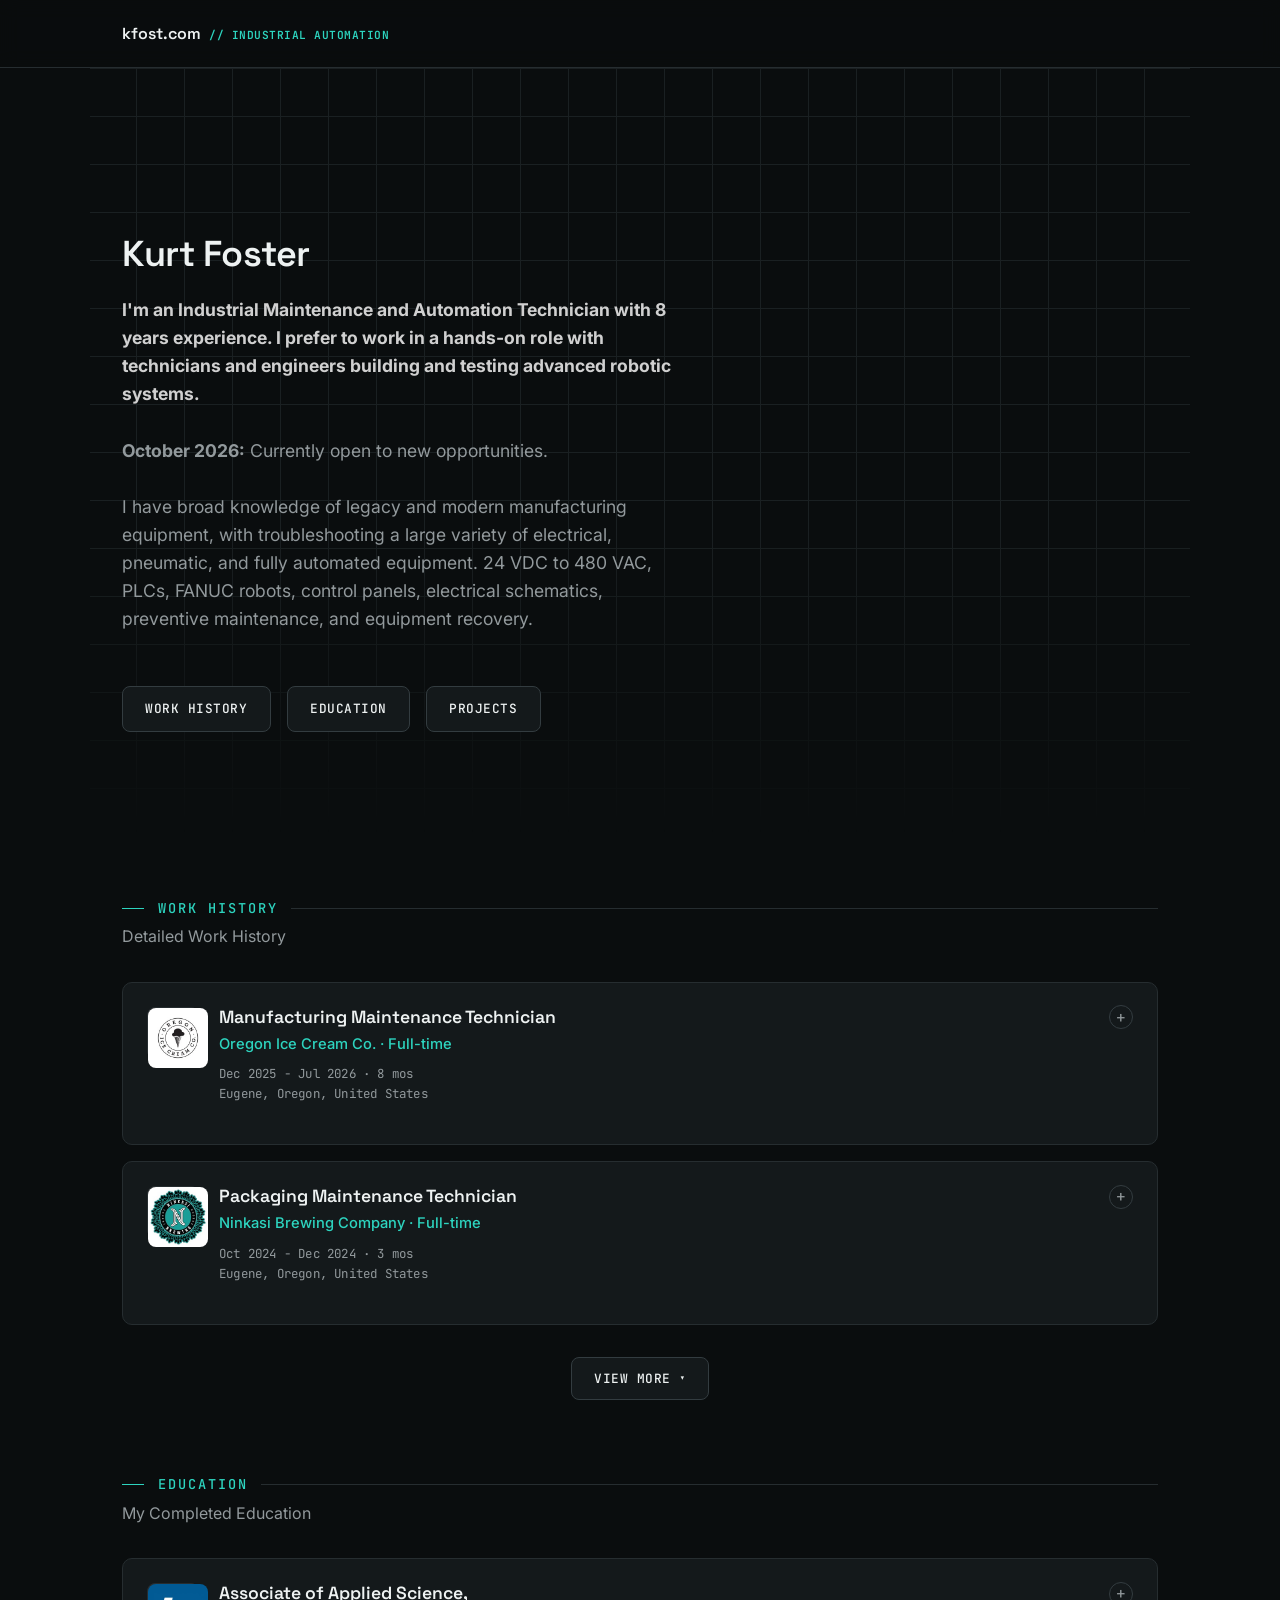
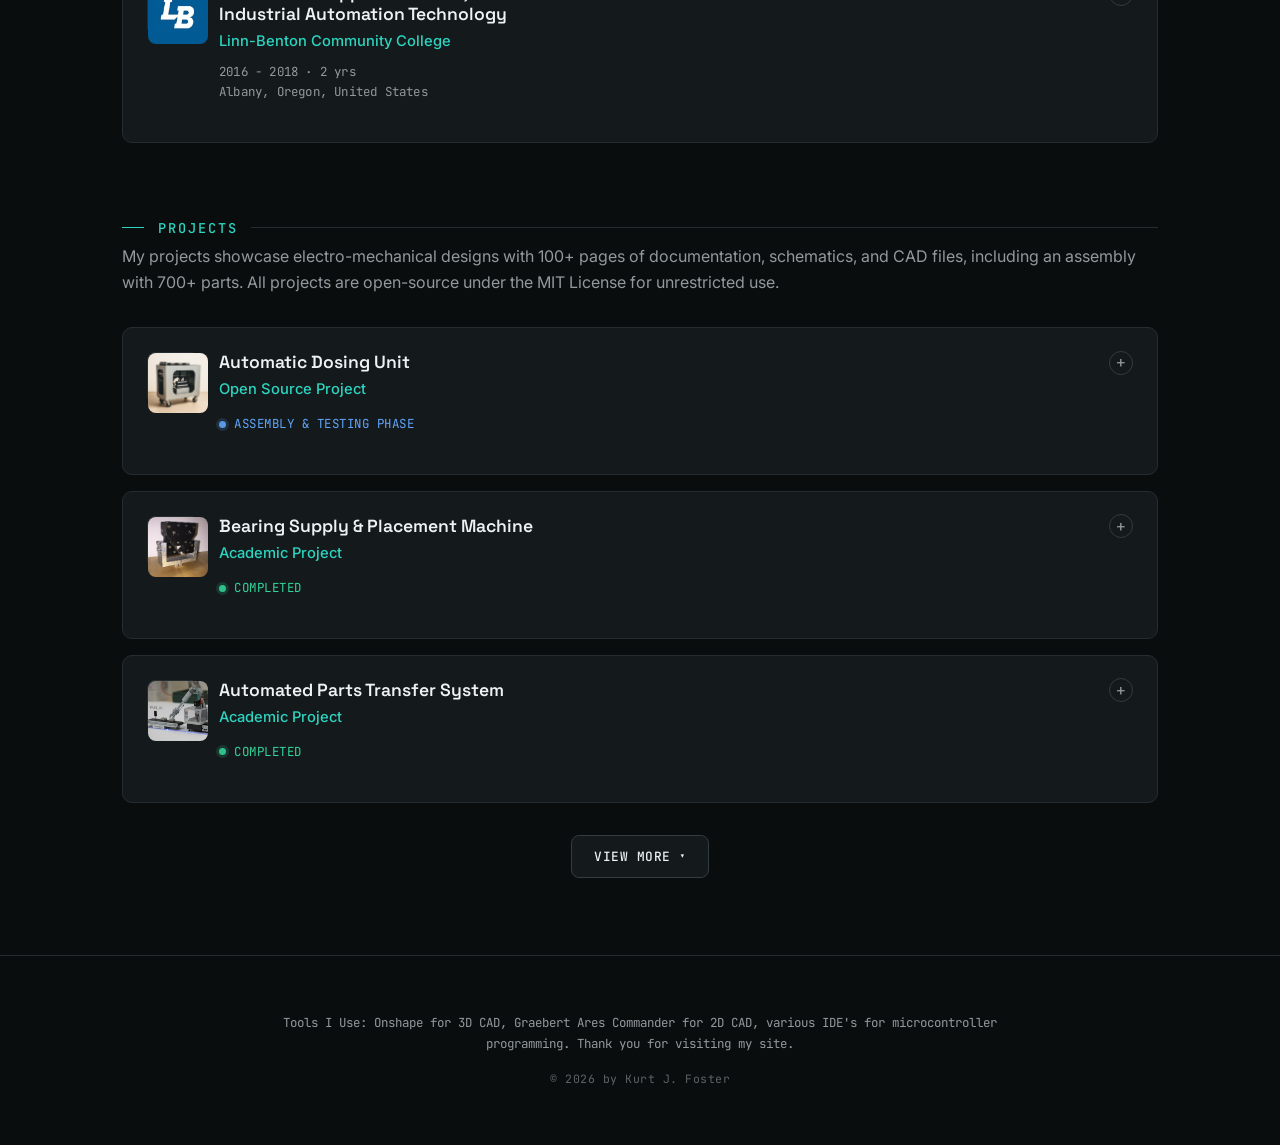
==== index.html @ d77c582c "Updated index.html" ====
<!DOCTYPE html>
<html lang="en">
<head>
    <meta charset="UTF-8">
    <meta name="viewport" content="width=device-width, initial-scale=1.0">
    <title>Kurt Foster</title>
    <link rel="icon" type="image/png" href="images/favicon.png">
    <link rel="preconnect" href="https://fonts.googleapis.com">
    <link rel="preconnect" href="https://fonts.gstatic.com" crossorigin>
    <link href="https://fonts.googleapis.com/css2?family=Inter:wght@400;500;600;700&family=Space+Grotesk:wght@500;600;700&family=JetBrains+Mono:wght@400;500;600&display=swap" rel="stylesheet">
    <link rel="stylesheet" href="https://cdnjs.cloudflare.com/ajax/libs/font-awesome/6.4.0/css/all.min.css">

    <style>
        :root {
            --bg-color: #0a0d0e;
            --bg-color-raised: #0e1214;
            --card-color: #14191b;
            --card-color-hover: #171d1f;
            --border-color: #262d30;
            --border-color-strong: #333c40;
            --primary-text-color: #eef2f2;
            --secondary-text-color: #92999c;
            --accent-color: #2DD4BF;
            --accent-color-dim: rgba(45, 212, 191, 0.14);
            --status-progress: #60a5fa;
            --status-done: #34d399;
            --status-early: #f2b155;
            --status-soon: #7c8589;

            --font-family: 'Inter', sans-serif;
            --font-display: 'Space Grotesk', 'Inter', sans-serif;
            --font-mono: 'JetBrains Mono', 'SFMono-Regular', monospace;

            --avatar-size: 96px;
            --avatar-border: 4px;
            --gap: 1rem;
            --nav-height: 68px;
            --radius: 10px;
            --container-padding: 2rem;
        }

        * {
            margin: 0;
            padding: 0;
            box-sizing: border-box;
        }

        html {
            scroll-behavior: smooth;
        }

        @media (prefers-reduced-motion: reduce) {
            html {
                scroll-behavior: auto;
            }
            *, *::before, *::after {
                animation-duration: 0.01ms !important;
                animation-iteration-count: 1 !important;
                transition-duration: 0.01ms !important;
                scroll-behavior: auto !important;
            }
        }

        body {
            background-color: var(--bg-color);
            color: var(--primary-text-color);
            font-family: var(--font-family);
            line-height: 1.6;
            -webkit-font-smoothing: antialiased;
        }

        ::selection {
            background-color: var(--accent-color-dim);
            color: var(--primary-text-color);
        }

        .container {
            max-width: 1100px;
            margin: 0 auto;
            padding: 0 var(--container-padding);
        }

        section[id] {
            scroll-margin-top: var(--nav-height);
        }

        section {
            padding: 4rem 0 6rem;
        }

        h1, h2, h3 {
            font-family: var(--font-display);
            font-weight: 600;
            line-height: 1.2;
        }

        h2 {
            display: flex;
            align-items: center;
            gap: 0.85rem;
            font-family: var(--font-mono);
            font-size: 0.85rem;
            font-weight: 500;
            color: var(--accent-color);
            text-transform: uppercase;
            letter-spacing: 2px;
            margin-bottom: 0.5rem;
        }

        h2::before {
            content: '';
            width: 22px;
            height: 1px;
            background: var(--accent-color);
            display: inline-block;
            flex-shrink: 0;
        }

        h2::after {
            content: '';
            flex: 1 1 auto;
            height: 1px;
            background: var(--border-color);
        }

        p {
            color: var(--secondary-text-color);
        }
        
        a {
            color: var(--accent-color);
            text-decoration: none;
            transition: color 0.3s ease;
        }

        a:hover {
            color: #ffffff;
        }

        a:focus-visible,
        button:focus-visible,
        .btn:focus-visible {
            outline: 2px solid var(--accent-color);
            outline-offset: 3px;
            border-radius: 4px;
        }

        .site-nav {
            position: sticky;
            top: 0;
            z-index: 100;
            height: var(--nav-height);
            display: flex;
            align-items: center;
            background: rgba(10, 13, 14, 0.78);
            backdrop-filter: blur(10px);
            -webkit-backdrop-filter: blur(10px);
            border-bottom: 1px solid var(--border-color);
        }

        .site-nav .container {
            display: flex;
            align-items: center;
            justify-content: space-between;
            width: 100%;
        }

        .nav-right {
            display: flex;
            align-items: center;
        }

        .nav-brand {
            display: flex;
            align-items: baseline;
            gap: 0.5rem;
            font-family: var(--font-display);
            font-weight: 600;
            font-size: 1rem;
            color: var(--primary-text-color);
            text-decoration: none;
        }

        .nav-brand:hover {
            color: var(--primary-text-color);
        }

        .nav-brand .nav-brand-tag {
            font-family: var(--font-mono);
            font-size: 0.7rem;
            color: var(--accent-color);
            letter-spacing: 0.5px;
        }

        .nav-links {
            display: flex;
            align-items: center;
            gap: 2rem;
        }

        .nav-links a {
            font-family: var(--font-mono);
            font-size: 0.8rem;
            letter-spacing: 0.5px;
            color: var(--secondary-text-color);
            text-transform: uppercase;
            position: relative;
            padding: 0.25rem 0;
        }

        .nav-links a::after {
            content: '';
            position: absolute;
            left: 0;
            bottom: -4px;
            width: 0;
            height: 1px;
            background: var(--accent-color);
            transition: width 0.25s ease;
        }

        .nav-links a:hover {
            color: var(--primary-text-color);
        }

        .nav-links a:hover::after,
        .nav-links a.active::after {
            width: 100%;
        }

        .nav-links a.active {
            color: var(--accent-color);
        }
		
        .nav-icons {
            display: flex;
            align-items: center;
            gap: 0.4rem;
            margin-left: 1.75rem;
            padding-left: 1.75rem;
            border-left: 1px solid var(--border-color);
        }

        .nav-icons a {
            display: flex;
            align-items: center;
            justify-content: center;
            width: 34px;
            height: 34px;
            border-radius: 8px;
            color: var(--secondary-text-color);
            font-size: 0.95rem;
            transition: color 0.25s ease, background-color 0.25s ease;
        }

        .nav-icons a:hover {
            color: var(--accent-color);
            background-color: var(--accent-color-dim);
        }

        @media (max-width: 700px) {
            .nav-icons {
                margin-left: 0;
                padding-left: 0;
                border-left: none;
            }

            .nav-toggle {
                margin-left: 0.75rem;
            }
        }

        .nav-toggle {
            display: none;
            flex-direction: column;
            justify-content: center;
            gap: 5px;
            width: 40px;
            height: 40px;
            background: transparent;
            border: 1px solid var(--border-color);
            border-radius: 8px;
            cursor: pointer;
        }

        .nav-toggle span {
            display: block;
            width: 18px;
            height: 2px;
            margin: 0 auto;
            background: var(--primary-text-color);
            transition: transform 0.25s ease, opacity 0.25s ease;
        }

        .site-nav.open .nav-toggle span:nth-child(1) {
            transform: translateY(7px) rotate(45deg);
        }
        .site-nav.open .nav-toggle span:nth-child(2) {
            opacity: 0;
        }
        .site-nav.open .nav-toggle span:nth-child(3) {
            transform: translateY(-7px) rotate(-45deg);
        }

        @media (max-width: 700px) {
            .nav-toggle {
                display: flex;
            }

            .nav-links {
                position: absolute;
                top: var(--nav-height);
                left: 0;
                right: 0;
                flex-direction: column;
                align-items: flex-start;
                gap: 0;
                background: var(--bg-color-raised);
                border-bottom: 1px solid var(--border-color);
                max-height: 0;
                overflow: hidden;
                transition: max-height 0.3s ease;
            }

            .site-nav.open .nav-links {
                max-height: 240px;
            }

            .nav-links a {
                width: 100%;
                padding: 1rem var(--container-padding);
                border-top: 1px solid var(--border-color);
            }

            .nav-links a::after {
                display: none;
            }
        }
		
        .hero {
            position: relative;
            min-height: calc(100dvh - var(--nav-height));
            display: flex;
            flex-direction: column;
            justify-content: center;
            align-items: flex-start;
            text-align: left;
            isolation: isolate;
        }

        .hero::before {
            content: '';
            position: absolute;
            inset: 0;
            z-index: -1;
            background-image:
                linear-gradient(var(--border-color) 1px, transparent 1px),
                linear-gradient(90deg, var(--border-color) 1px, transparent 1px);
            background-size: 48px 48px;
            background-position: center top;
            -webkit-mask-image: linear-gradient(to bottom, black, black 55%, transparent 92%);
            mask-image: linear-gradient(to bottom, black, black 55%, transparent 92%);
            opacity: 0.6;
        }

        .hero h1 {
            font-size: clamp(2.25rem, 7vw, 4.5rem);
            letter-spacing: -0.5px;
        }

        .hero-eyebrow {
            display: inline-flex;
            align-items: center;
            gap: 0.6rem;
            font-family: var(--font-mono);
            font-size: 0.8rem;
            letter-spacing: 1.5px;
            text-transform: uppercase;
            color: var(--accent-color);
            margin-bottom: 1.25rem;
        }

        .hero-eyebrow .dot {
            width: 7px;
            height: 7px;
            border-radius: 50%;
            background: var(--accent-color);
            box-shadow: 0 0 0 3px var(--accent-color-dim);
        }

        .hero .subtitle {
            font-size: 1.1rem;
            max-width: 550px;
            margin: 1.5rem 0;
        }
        
        .hero-buttons {
            display: flex;
            gap: 1rem;
            flex-wrap: wrap;
        }

        .profile{
            display: inline-flex;
            align-items: center;
            gap: var(--gap);
            flex-wrap: nowrap;
        }

        .avatar{
            width: var(--avatar-size);
            height: var(--avatar-size);
            border-radius: 50%;
            border: var(--avatar-border) solid var(--accent-color);
            object-fit: cover;
            display: block;
            background-color: #f3f4f6;
        }

        .name{
            margin: 0;
            font-size: 1.125rem;
            font-weight: 600;
            line-height: 1;
        }

        @media (max-width: 420px){
            :root { --avatar-size: 56px; --avatar-border: 3px; --gap: 0.6rem; }
            .name{ font-size: 1rem; }
        }

        .avatar:focus{
            outline: 2px solid rgba(45,212,191,0.25);
            outline-offset: 3px;
        }

        .btn {
            display: inline-flex;
            align-items: center;
            gap: 0.5rem;
            padding: 0.75rem 1.4rem;
            border: 1px solid var(--border-color-strong);
            border-radius: 8px;
            background-color: var(--card-color);
            color: var(--primary-text-color);
            font-family: var(--font-mono);
            font-size: 0.8rem;
            letter-spacing: 0.5px;
            text-transform: uppercase;
            font-weight: 500;
            text-decoration: none;
            transition: all 0.25s ease;
            cursor: pointer;
        }

        .btn:hover {
            background-color: transparent;
            color: var(--accent-color);
            border-color: var(--accent-color);
            transform: translateY(-1px);
        }

        .card-grid {
            display: grid;
            grid-template-columns: 1fr;
            gap: 1rem;
            margin-top: 2rem;
        }
		
        .card {
            position: relative;
            background-color: var(--card-color);
            border: 1px solid var(--border-color);
            padding: 1.5rem;
            border-radius: var(--radius);
            transition: box-shadow 0.25s ease, border-color 0.25s ease, transform 0.25s ease, background-color 0.25s ease;
            overflow: hidden;
            display: flex;
            flex-direction: column;
            cursor: pointer;
        }

        .card:hover {
            border-color: var(--accent-color);
            background-color: var(--card-color-hover);
            box-shadow: 0 8px 24px -8px rgba(0, 0, 0, 0.5), 0 0 0 1px rgba(45, 212, 191, 0.15);
            transform: translateY(-2px);
        }

        .card::after {
            content: '+';
            position: absolute;
            top: 1.4rem;
            right: 1.5rem;
            width: 22px;
            height: 22px;
            display: flex;
            align-items: center;
            justify-content: center;
            font-family: var(--font-mono);
            font-size: 1rem;
            color: var(--secondary-text-color);
            border: 1px solid var(--border-color-strong);
            border-radius: 50%;
            transition: transform 0.3s ease, color 0.25s ease, border-color 0.25s ease;
            flex-shrink: 0;
        }

        .card:hover::after {
            color: var(--accent-color);
            border-color: var(--accent-color);
        }

        .card.expanded::after {
            transform: rotate(135deg);
        }

        .card-main-info {
            display: flex;
            gap: 1.25rem;
            align-items: flex-start;
            padding-right: 2rem;
        }
        
        .card-logo {
            width: 52px;
            height: 52px;
            border-radius: 8px;
            background-color: #2c2c2c;
            flex-shrink: 0;
            border: 1px solid var(--border-color);
        }
        
        .card-text-content {
            flex-grow: 1;
            min-width: 0;
        }

        .card h3 {
            font-size: 1.1rem;
            color: var(--primary-text-color);
            margin-bottom: 0.3rem;
        }

        .card .company {
            color: var(--accent-color);
            font-weight: 500;
            font-size: 0.92rem;
            margin-bottom: 0.5rem;
        }

        .card .date {
            font-family: var(--font-mono);
            font-size: 0.78rem;
            letter-spacing: 0.2px;
            color: var(--secondary-text-color);
            margin-bottom: 1rem;
        }

        .status {
            display: inline-flex;
            align-items: center;
            gap: 0.5rem;
            font-family: var(--font-mono);
            font-size: 0.78rem;
            letter-spacing: 0.5px;
            text-transform: uppercase;
            color: var(--secondary-text-color);
            margin-bottom: 1rem;
        }

        .status .status-dot {
            width: 7px;
            height: 7px;
            border-radius: 50%;
            background: currentColor;
            box-shadow: 0 0 0 3px currentColor;
            opacity: 0.9;
        }

        .status-done { color: var(--status-done); }
        .status-progress { color: var(--status-progress); }
        .status-early { color: var(--status-early); }
        .status-soon { color: var(--status-soon); }

        .status .status-dot { box-shadow: 0 0 0 3px color-mix(in srgb, currentColor 18%, transparent); }

        .badge-current {
            display: inline-flex;
            align-items: center;
            gap: 0.4rem;
            font-family: var(--font-mono);
            font-size: 0.68rem;
            letter-spacing: 0.5px;
            text-transform: uppercase;
            color: var(--status-done);
            border: 1px solid var(--status-done);
            border-radius: 20px;
            padding: 0.15rem 0.6rem;
            margin-left: 0.6rem;
            vertical-align: middle;
        }

        .badge-current .status-dot {
            width: 6px;
            height: 6px;
            border-radius: 50%;
            background: var(--status-done);
            box-shadow: 0 0 0 2px rgba(52, 211, 153, 0.25);
            animation: pulse 2s ease-in-out infinite;
        }

        @keyframes pulse {
            0%, 100% { opacity: 1; }
            50% { opacity: 0.4; }
        }
        
        .card .details {
            max-height: 0;
            opacity: 0;
            overflow: hidden;
            transition: max-height 0.6s ease-out, opacity 0.5s ease-in, margin-top 0.6s ease-out;
            flex-grow: 1;
        }

        .card.expanded .details {
            max-height: 900px;
            opacity: 1;
            margin-top: 1.5rem;
        }

        .card .details ul {
            list-style-position: inside;
            padding-left: 5px;
        }

        .card .details li {
            margin-bottom: 0.5rem;
            color: var(--secondary-text-color);
        }
        
        .view-more-container {
            text-align: center;
            margin-top: 2rem;
        }

        .view-more-btn::after {
            content: '▾';
            font-size: 0.7rem;
            transition: transform 0.25s ease;
        }

        .view-more-btn.is-expanded::after {
            transform: rotate(180deg);
        }

        .card-grid .card.hidden {
            display: none;
        }
        
        @keyframes fadeIn {
            from { opacity: 0; transform: translateY(20px); }
            to { opacity: 1; transform: translateY(0); }
        }
        
        @keyframes fadeOut {
            from { opacity: 1; transform: translateY(0); }
            to { opacity: 0; transform: translateY(20px); }
        }

        .card.revealed {
            animation: fadeIn 0.6s ease-out forwards;
        }

        .card.hiding {
            animation: fadeOut 0.6s ease-out forwards;
        }
        
        .footer {
            text-align: center;
            padding: 3.5rem 2rem 2.5rem;
            border-top: 1px solid var(--border-color);
            font-size: 0.85rem;
            color: var(--secondary-text-color);
        }
        
        .footer p {
            max-width: 800px;
            margin: 0 auto 1rem;
        }

        .footer .footer-tools {
            font-family: var(--font-mono);
            font-size: 0.78rem;
            line-height: 1.7;
        }

        .footer .copyright {
            font-family: var(--font-mono);
            font-size: 0.72rem;
            letter-spacing: 0.5px;
            color: #5c6366;
        }

        @media (max-width: 768px) {
            :root {
                --container-padding: 1.25rem;
            }

            section {
                padding: 2.75rem 0 3rem;
            }

            .hero .subtitle {
                font-size: 1rem;
                margin: 1.25rem 0;
            }

            .hero-buttons .btn {
                flex: 1 1 auto;
                justify-content: center;
            }

            .card {
                padding: 1.25rem;
            }

            .card-main-info {
                padding-right: 1.75rem;
            }

            .card::after {
                top: 1.15rem;
                right: 1.25rem;
            }

            .footer {
                padding: 3rem 1.25rem 2rem;
            }
        }

        @media (max-width: 480px) {
            .card-logo {
                width: 44px;
                height: 44px;
            }

            .card-main-info {
                gap: 0.9rem;
            }

            .card h3 {
                font-size: 1rem;
            }

            .nav-brand .nav-brand-tag {
                display: none;
            }
        }
    </style>
</head>
<body>

    <nav class="site-nav" id="site-nav">
        <div class="container">
            <a href="#" class="nav-brand">kfost.com<span class="nav-brand-tag">// INDUSTRIAL AUTOMATION</span></a>
        </div>
    </nav>
	
    <header class="hero container">
        <div class="profile">
            <h1 class="name" style="font-size: 36px;">Kurt Foster</h1>
        </div>
        <div class="subtitle">
            <p><b style="color:rgb(208, 208, 208);">I'm an Industrial Maintenance and Automation Technician with 8 years experience. I prefer to work in a hands-on role with technicians and engineers building and testing advanced robotic systems.</b></p><br>
            <p><b>October 2026:</b> Currently open to new opportunities.</p><br>
            <p>I have broad knowledge of legacy and modern manufacturing equipment, with troubleshooting a large variety of electrical, pneumatic, and fully automated equipment. 24 VDC to 480 VAC, PLCs, FANUC robots, control panels, electrical schematics, preventive maintenance, and equipment recovery.</p><br>
        </div>
        <div class="hero-buttons">
            <a href="#work" class="btn">WORK HISTORY</a>
			<a href="#education" class="btn">EDUCATION</a>
			<a href="#projects" class="btn">PROJECTS</a>
        </div>
    </header>

    <main>
        <section id="work" class="container">
            <h2>Work History</h2>
            <p>Detailed Work History</p>
            <div class="card-grid" id="work-grid">
                <div class="card">
                    <div class="card-main-info">
                        <div class="card-logo">
							<img src="images/ice-cream-logo.jpg" alt="Oregon Ice Cream Co. Logo" style="width: 60px; height: 60px; object-fit: cover; border-radius: 8px;">
						</div>
                        <div class="card-text-content">
                            <h3>Manufacturing Maintenance Technician</h3>
                            <p class="company">Oregon Ice Cream Co. · Full-time</p>
                            <p class="date">Dec 2025 - Jul 2026 · 8 mos <br> Eugene, Oregon, United States</p>
                        </div>
                    </div>
                    <div class="details">
                        <ul>
                            <li>Troubleshot, repaired, and maintained mechanical, electrical, and pneumatics for manufacturing/packaging equipment.</li>
                            <li>Performed daily inspections and preventive maintenance per established schedules.</li>
                            <li>Quickly diagnosed mechanical issues to reduce equipment downtime and maintain product quality.</li>
                            <li>Collaborated with production teams to support machine set-ups, changeovers, and calibrations.</li>
                            <li>Used CMMS (Computerized Maintenance Management System) to log work orders and equipment history.</li>
                            <li>Supported facility maintenance, including HVAC, refrigeration, plumbing, and general building systems.</li>
                            <li>Performed safe start-up/shut-down of ammonia (R-717) refrigeration systems in accordance with safety standards.</li>
                            <li>Participated in continuous improvement initiatives and supported capital projects as needed.</li>
                            <li>Maintained a clean, safe, and organized work environment in compliance with GMP, OSHA, and food safety standards.</li>
                        </ul>
                    </div>
                </div>
                <div class="card">
                    <div class="card-main-info">
                        <div class="card-logo">
							<img src="images/ninkasi-logo.jpg" alt="Ninkasi Logo" style="width: 60px; height: 60px; object-fit: cover; border-radius: 8px;">
						</div>
                        <div class="card-text-content">
                            <h3>Packaging Maintenance Technician</h3>
                            <p class="company">Ninkasi Brewing Company · Full-time</p>
                            <p class="date">Oct 2024 - Dec 2024 · 3 mos <br> Eugene, Oregon, United States</p>
                        </div>
                    </div>
                    <div class="details">
                        <ul>
                            <li>Performed equipment adjustments and enhancements as required by production demands.</li>
                            <li>Ensured the Packaging Team understands and adheres to the preventive maintenance program.</li>
                            <li>Followed preventative maintenance program, making improvements/updates as needed.</li>
							<li>Performed preventative maintenance and trouble-shoot mechanical issues as they arise.</li>
							<li>Reported to Facilities Manager to coordinate additional maintenance, as necessary</li>
							<li>Maintained SOPs to meet changing machine specifications, training needs, and an evolving business.</li>
							<li>Performed all tasks in an efficient, safe, and productive manner.</li>
                        </ul>
                    </div>
                </div>

                <div class="card hidden">
                    <div class="card-main-info">
                        <div class="card-logo">
							<img src="images/tesla-logo.jpg" alt="Tesla Logo" style="width: 60px; height: 60px; object-fit: cover; border-radius: 8px;">
						</div>
                        <div class="card-text-content">
                            <h3>Equipment Maintenance Technician</h3>
                            <p class="company">Tesla, Inc. · Full-time</p>
                            <p class="date">Apr 2024 - Jun 2024 · 3 mos <br> Sparks, Nevada, United States</p>
                        </div>
                    </div>
                    <div class="details">
                        <p>Responsible for repairing manufacturing equipment in Powertrain Manufacturing.</p><br>
						<p>Applied technical skills to install, maintain and repair high-speed high-volume mechanical and electrical systems, factory automation and robotics.</p><br>
                        <ul>
                            <li>Troubleshot and maintained 70+ large Fanuc industrial robots (welding, material handilng etc.) for the battery enclosure lines.</li>
                            <li>First responding problem-solver managing machine breakdowns and full recovery.</li>
							<li>Diagnosing machine faults and laying out plan to execute repair or escalation procedure.</li>
							<li>Electrical systems ranging from 24VDC to 480VAC 3-phase.</li>
							<li>Repaired automated machinery, requiring full knowledge of the functional operation.</li>
							<li>Communicated with supervisors and management for fast repair execution.</li>
							<li>Talked with production associates on production ergonomics and improving machine output.</li>
                        </ul><br>
						<p><b>Work History:</b></p><br>
						<p>
							Apr—Jun 2021 • 3 mos<br>
							Model 3/Y Battery Pack, Enclosure Weld<br><br>
						</p>
                    </div>
                </div>
                <div class="card hidden">
                    <div class="card-main-info">
                        <div class="card-logo">
							<img src="images/hp-logo.jpg" alt="HP Logo" style="width: 60px; height: 60px; object-fit: cover; border-radius: 8px;">
						</div>
                        <div class="card-text-content">
                            <h3>Repair and Maintenance Technician</h3>
                            <p class="company">HP, Inc. (Kforce, Inc. Contractor) · Full-time</p>
                            <p class="date">Aug 2023 - Dec 2023 · 5 mos <br> Corvallis, Oregon, United States</p>
                        </div>
                    </div>
                    <div class="details">
                        <p>Repairing industrial automated systems.</p><br>
                        <ul>
                            <li>Editing and troubleshooting PLC ladder logic and command language programs.</li>
                            <li>Determining root cause analysis of circuitry, control panels, and mechanical systems.</li>
							<li>Following through with timely repairs, updates, and documentation of issues resolved.</li>
							<li>First responding troubleshooter diagnosing a wide variety of electromechanical issues.</li>
							<li>Participating in the development of maintenance and operational documentation of equipment.</li>
							<li>Evaluating spare part needs and use available systems to warehouse and track inventory/availability.</li>
							<li>Interpreting mechanical drawings, schematics, printouts, specifications, and test procedures.</li>
							<li>Ensuring measuring/diagnosing instruments are calibrated and verified on a regular basis.</li>
                        </ul>
                    </div>
                </div>
                <div class="card hidden">
                    <div class="card-main-info">
                        <div class="card-logo">
							<img src="images/eg-logo.jpg" alt="Enriched Gravity, ABN. Logo" style="width: 60px; height: 60px; object-fit: cover; border-radius: 8px;">
						</div>
                        <div class="card-text-content">
                            <h3>Automation Systems Technician</h3>
                            <p class="company">Enriched Gravity, ABN · Full-time</p>
                            <p class="date">Mar 2021 - Jul 2023 · 2 yrs 5 mos <br> Corvallis, Oregon, United States</p>
                        </div>
                    </div>
                    <div class="details">
                        <p>Gravity-fed nutrient dosing for hydroponics.</p><br>
						<p>Utilized my automation experience to design, build, and test a UL-compliant 
						consumer appliance that combines microcontrollers and industrial automation 
						technology into a prototype product that could ideally sustain a hydroponics 
						farming operation for years without major repairs required.</p><br>
                        <p>Responsibilities:</p><br>
						<ul>
                            <li>Testing components at an individual level, keeping track of performance measured.</li>
                            <li>Translating custom CAD to real world results, and constant iteration through the issues.</li>
							<li>Taking the relevant safety precautions with machine start up, shut down, and troubleshooting.</li>
							<li>Continuous improvement of design, as it progresses from test bed to prototype.</li>
							<li>Updating ladder logic to fit individual component testing, and associated wiring changes.</li>
							<li>Creating accurate analysis of data recorded, in order to optimize machine output in performance.</li>
                        </ul><br>
						<p>Direct-tasks:</p><br>
						<ul>
							<li>Adhering to UL standards of electrical design practices in prototype construction.</li>
							<li>Created electrical, fluid, and mechanical drawings for assembly of fixtures & prototypes.</li>
							<li>Used a variety of hand tools for assembly and construction of electro-mechanical systems.</li>
							<li>Developed CAD and 2D engineering drawings for component fabrication and assembly.</li>
							<li>Used continuous improvement for design to lower cost, increase quality of automated devices.</li>
							<li>Programmed and wired PLC and microcontroller devices for real-time process control.</li>
							<li>Used a variety of hand tools: WAGO Variocrimp, self-adjusting wire stripper, heat-guns, tap & die sets, metal jig saws, and other common shop tools.</li>
							<li>Electrical wiring involving 3.3VDC to 120VAC for powering pumps, valves, and associated electrical equipment, all organized to be functional, safe & user friendly.</li>
						</ul>
                    </div>
                </div>
                <div class="card hidden">
                    <div class="card-main-info">
                        <div class="card-logo">
							<img src="images/tesla-logo.jpg" alt="Tesla Logo" style="width: 60px; height: 60px; object-fit: cover; border-radius: 8px;">
						</div>
                        <div class="card-text-content">
                            <h3>Equipment Maintenance Technician</h3>
                            <p class="company">Tesla, Inc. · Full-time</p>
                            <p class="date">Oct 2020 - Feb 2021 · 5 mos <br> Sparks, Nevada, United States</p>
                        </div>
                    </div>
                    <div class="details">
                        <p>Responsible for repairing manufacturing equipment in Powertrain Manufacturing.</p><br>
						<p>Applied technical skills to install, maintain and repair high speed high volume mechanical and electrical systems, factory automation and robotics.</p><br>
                        <ul>
                            <li>First responding problem-solver managing machine breakdowns and full recovery.</li>
                            <li>Diagnosing machine faults and laying out plan to execute repair or escalation procedure.</li>
							<li>Electrical systems ranging from 24VDC to 480VAC 3-phase.</li>
							<li>Repaired automated machinery, requiring full knowledge of the functional operation.</li>
							<li>Communicated with supervisors and management for fast repair execution.</li>
							<li>Talked with production associates on production ergonomics and improving machine output.</li>
                        </ul><br>
						<p><b>Work History:</b></p><br>
						<p>
							Jan—Feb 2021 • 2 mos<br>
							Model 3 Drive Unit, Final Assembly<br><br>
							Oct—Dec 2020 • 3 mos<br>
							Model 3 Drive Unit, Test Line & Raven Line<br><br>
						</p>
                    </div>
                </div>
				<div class="card hidden">
                    <div class="card-main-info">
                        <div class="card-logo">
							<img src="images/eg-logo.jpg" alt="Enriched Gravity, ABN Logo" style="width: 60px; height: 60px; object-fit: cover; border-radius: 8px;">
						</div>
                        <div class="card-text-content">
                            <h3>Automation Systems Technician</h3>
                            <p class="company">Enriched Gravity, ABN · Full-time</p>
                            <p class="date">Aug 2019 - Sep 2020 · 1 yr 2 mos <br> Corvallis, Oregon, United States</p>
                        </div>
                    </div>
                    <div class="details">
                        <p>Utilized automation for the advancement of easy to use and energy efficient farms.</p><br>
						<p>First goal was getting product fit from prototypes of automated nutrient dosing systems.</p><br>
						<ul>
                            <li>Adhering to UL standards of electrical design practices in prototype construction.</li>
                            <li>Created electrical, fluid, and mechanical drawings for assembly of fixtures & prototypes.</li>
							<li>Used a variety of hand tools for assembly and construction of electro-mechanical systems.</li>
							<li>Developed CAD and 2D engineering drawings for component fabrication and assembly.</li>
							<li>Used continuous improvement for design to lower cost, increase quality of automated devices.</li>
							<li>Programmed and wired PLC and microcontroller devices for real-time process control.</li>
							<li>Used a variety of hand tools: WAGO Variocrimp, self-adjusting wire stripper, heat-guns, tap & die sets, metal jig saws, and other common shop tools.</li>
							<li>Electrical wiring involving 12VDC to 120VAC for powering pumps, valves, and associated electrical equipment, all organized to be functional, safe & user friendly.</li>
                        </ul><br>
                    </div>
                </div>
				<div class="card hidden">
                    <div class="card-main-info">
                        <div class="card-logo">
							<img src="images/tesla-logo.jpg" alt="Tesla Logo" style="width: 60px; height: 60px; object-fit: cover; border-radius: 8px;">
						</div>
                        <div class="card-text-content">
                            <h3>Equipment Maintenance Technician</h3>
                            <p class="company">Tesla, Inc. · Full-time</p>
                            <p class="date">Jun 2018 - Jul 2019 · 1 yr 2 mos <br> Sparks, Nevada, United States</p>
                        </div>
                    </div>
                    <div class="details">
                        <p>Troubleshot & maintained machinery for a fast production ramp.</p><br>
						<p>Worked within Powertrain Manufacturing, from batteries to drive units.</p><br>
                        <ul>
                            <li>Diagnosed equipment failures and suggested improvements to process engineering.</li>
                            <li>Saved 500+ DUs from fallout in q2 2019 ($1mm+ savings according to Sr. Process Engineer).</li>
							<li>Repaired automated machinery, requiring full knowledge of the functional operation.</li>
							<li>Mentored production associates on equipment updates and safe throughput.</li>
							<li>Replaced required mechanical and electrical components of production equipment.</li>
							<li>Acted with the first intent being on creating a safe working environment for everyone.</li>
                        </ul><br>
						<p><b>Work History:</b></p><br>
						<p>
							Jan—Jul 2019 • 7 mos<br>
							Model 3 Drive Unit, Test Line<br><br>
							Sep—Dec 2018 • 4 mos<br>
							Model 3 Drive Unit, Final Assembly<br><br>
							Jun—Aug 2018 • 3 mos<br>
							Model 3 Battery Module, <br>Clamshell Current Collector Attach<br>
						</p>
                    </div>
                </div>
				<div class="card hidden">
                    <div class="card-main-info">
                        <div class="card-logo">
							<img src="images/ac-logo.jpg" alt="AC Logo" style="width: 60px; height: 60px; object-fit: cover; border-radius: 8px;">
						</div>
                        <div class="card-text-content">
                            <h3>Automation Technician Intern</h3>
                            <p class="company">Andrews Cooper, Inc. · Part-time</p>
                            <p class="date">Mar 2018 - May 2018 · 3 mos <br> Corvallis, Oregon, United States</p>
                        </div>
                    </div>
                    <div class="details">
                        <p>Built custom manufacturing equipment.</p><br>
						<p>Assembled and tested equipment for the Daimler electric truck, and assembled test cells for the optical alignment of the Steam VR headset.</p><br>
                        <ul>
                            <li>Kept high-level attention to detail when fabricating/assembling complex robotic machinery.</li>
                            <li>Drilled, tapped, fastened components for industrial electrical panels and pneumatic panels.</li>
							<li>Wired control panels using electrical diagrams, red-lined issues and reported to engineering.</li>
							<li>Stripped, crimped, assembled, MIL-Spec multi-pin connectors up to 56-pin.</li>
							<li>Followed work procedures associated with procurement for timely machine assembly.</li>
                        </ul><br>
                    </div>
                </div>
            </div>
            <div class="view-more-container">
                <button class="btn view-more-btn" data-target="work-grid">View More</button>
            </div>
        </section>

		<br><br><br>

        <section id="education" class="container">
            <h2>Education</h2>
			<p>My Completed Education</p>
            <div class="card-grid">
                <div class="card">
                    <div class="card-main-info">
                        <div class="card-logo">
							<img src="images/lbcc-logo.jpg" alt="LBCC Logo" style="width: 60px; height: 60px; object-fit: cover; border-radius: 8px;">
						</div>
                        <div class="card-text-content">
                            <h3>Associate of Applied Science, <br> Industrial Automation Technology</h3>
                            <p class="company">Linn-Benton Community College</p>
                            <p class="date">2016 - 2018 · 2 yrs <br> Albany, Oregon, United States</p>
                        </div>
                    </div>
                    <div class="details">
						<p><u>Grade</u>: 3.94/4.00</p><br>
                        <p><u>Accreditation</u>: <i>Northwest Commission on Colleges and Universities</i></p><br>
						<p>Learned the fundamentals of Programmable Logic Controllers, industrial maintenance, electrical troubleshooting, hydraulic/pneumatic assembly and testing, process-control/instrumentation, and electromechanical assembly and testing. Covered low and high voltage electrical systems.</p><br>
						<p><u>Capstone project</u>: Two wafer handling robot arms (donated by HP Inc.) were integrated into a production line scenario utilizing two Arduino UNO's and an Allen-Bradley ControlLogix 5000 Series PLC. Required C++ and Ladder Logic program design, electrical prototyping and testing, and some circuit analysis.</p><br>
						<p><u>Electives</u>:</p>
						<ul>
						  <li>Computer Science Orientation</li>
						  <li>Microcontrollers in Research and Design</li>
						  <li>Engineering Orientation</li>
						  <li>Preparatory Chemistry</li>
						  <li>Introduction to AutoCAD</li>
						</ul>
                    </div>
                </div>
            </div>
        </section>
		
		<br><br><br>

        <section id="projects" class="container">
            <h2>Projects</h2>
            <p>My projects showcase electro-mechanical designs with 100+ pages of documentation, schematics, and CAD files, including an assembly with 700+ parts. All projects are open-source under the MIT License for unrestricted use.</p>
            <div class="card-grid" id="project-grid">
                <div class="card">
                    <div class="card-main-info">
                        <div class="card-logo">
							<img src="images/dosing.png" alt="Dosing Unit Image" style="width: 60px; height: 60px; object-fit: cover; border-radius: 8px;">
						</div>
                        <div class="card-text-content">
                            <h3>Automatic Dosing Unit</h3>
                            <p class="company">Open Source Project</p>
                            <p class="status status-progress"><span class="status-dot"></span>Assembly & Testing Phase</p>
                        </div>
                    </div>
                    <div class="details">
                        <p>A fully open-source, open-hardware project with the slated goal of becoming a UL-compliant device for automated gravity-fed dosing. Applications for this project include; nutrient dosing for a hydropnics/aquaponics, continuous culture feeding in bioreactors or fermenters, microfluidic experiments, controlled reagent delivery, and wastewater chemical treatment.<br><br>
                        <p>Project is currently in a build-out and long term testing phase. The goal with this phase is placing various components under stressful environmental conditions in order to improve reliability. Since this project incorporates hundreds of components, and I did all the design, building, and testing myself, there is a high probability of individual component failure. Isolating these failures now is main intended goal of this phase.</p><br>
                        <p><u>Links for more information</u>:</p>
                        <p><a href="https://cad.onshape.com/documents/14566fd902a0be0d8c1e67b7/w/0ff7ca55352d42e768777c6e/e/b31f96b639cae0abea585bb0?renderMode=0&leftPanel=false&uiState=67afa1f73da8d76be352a58f" target="_blank">3d-cad.stp <i class="fa-solid fa-arrow-up-right-from-square fa-xs"></i></a> (Contains 700+ parts in main assembly)</p>
                        <p><a href="docs/automatic-dosing-unit-v2.0.pdf" target="_blank">electrical.pdf <i class="fa-solid fa-arrow-up-right-from-square fa-xs"></i></a> (Machine-tool grade wiring schematic)</p>
                        <p>mechanical.pdf (coming soon)</p>
                    </div>
                </div>
                <div class="card"> 
                    <div class="card-main-info">
                        <div class="card-logo">
                            <img src="images/bearing.png" alt="Dosing Unit Image" style="width: 60px; height: 60px; object-fit: cover; border-radius: 8px;">
                        </div>
                        <div class="card-text-content">
                             <h3>Bearing Supply & Placement Machine</h3>
                            <p class="company">Academic Project</p>
                            <p class="status status-done"><span class="status-dot"></span>Completed</p>
                        </div>
                    </div>
                    <div class="details">
                        <p>Operation of the machine is for rejecting short-width bearings and accepting a tall-width bearings. The tall bearing would then be picked up and placed into a bearing housing on a conveyor line. The system uses 5 electrically actuated directional control valves to power 5 pneumatic cylinders and requires 12 sensors for operation.</p><br>
                        <p><u>Links for more information</u>:</p>
                        <p><a href="docs/bearing-supply.pdf" target="_blank">documentation.pdf <i class="fa-solid fa-arrow-up-right-from-square fa-xs"></i></a></p>
                    </div>
                </div>
                <div class="card">
                    <div class="card-main-info">
                        <div class="card-logo">
                            <img src="images/transfer.png" alt="Transfer" style="width: 60px; height: 60px; object-fit: cover; border-radius: 8px;">
                        </div>
                        <div class="card-text-content">
                            <h3>Automated Parts Transfer System</h3>
                            <p class="company">Academic Project</p>
                            <p class="status status-done"><span class="status-dot"></span>Completed</p>
                        </div>
                    </div>
                    <div class="details">
                        <p>During my second year as a Mechatronics student at Linn Benton Community College, I developed and assembled a prototype version of an automated process that involved communication between two Arduino's and a Programmable Logic Controller. Utilized two dual-axis (rotational and linear acting) wafer handling machines which were used as robot arms.</p><br>
                        <p><u>Links for more information</u>:</p>
                        <p><a href="docs/parts-transfer.pdf" target="_blank">documentation.pdf <i class="fa-solid fa-arrow-up-right-from-square fa-xs"></i></a></p>
                    </div>
                </div>

				<div class="card hidden">
                    <div class="card-main-info">
                        <div class="card-logo">
                            <img src="images/bike.png" alt="Transfer" style="width: 60px; height: 60px; object-fit: cover; border-radius: 8px;">
                        </div>
                        <div class="card-text-content">
                            <h3>Aluminum Mountain Bike Frame</h3>
                            <p class="company">Academic Project</p>
                            <p class="status status-done"><span class="status-dot"></span>Completed</p>
                        </div>
                    </div>
                    <div class="details">
                        <p>I designed, built and tested a fully functional 6061 Aluminum Mountain Bicycle Frame. Some of the challenges included: learning to TIG weld aluminum, reverse engineering of bicycle frame components, project scope and aesthetics.</p><br>
                        <p><u>Links for more information</u>:</p>
                        <p><a href="docs/mountain-bike.pdf" target="_blank">documentation.pdf <i class="fa-solid fa-arrow-up-right-from-square fa-xs"></i></a></p>
                    </div>
                </div>
                <div class="card hidden">
                    <div class="card-main-info">
                        <div class="card-logo">
							<img src="images/optical.png" alt="Bincoscope Logo" style="width: 60px; height: 60px; object-fit: cover; border-radius: 8px;">
						</div>
                        <div class="card-text-content">
                            <h3>Portable Meter-class Binoculars</h3>
                            <p class="company">Open Source Project</p>
                            <p class="status status-early"><span class="status-dot"></span>Early Design Phase</p>
                        </div>
                    </div>
                    <div class="details">
                        <p>A fully open-source, open-hardware telescope project which is currently in the early design phase. First milestone is testing a scaled down model to verify the optical system is feasible. Please follow <a href="https://phydemo.app/ray-optics/simulator/#[base64]" target="_blank">this link</a> to see the intended design, it's my ray-trace example of 0.4 meter binoculars.</p><br>
						<p><u>Basic principle is</u>: Concave primary mirror, concave secondary mirror, and a Nasmyth style tertiary flat mirror. With a fast focal ratio primary mirror, sub-f/3.0, it allows for minimal obstruction of the light path, plus combining that with a Gregorian secondary mirror in a binocular format allows for the upright image to be displayed for the user at the back end of the telescope. So no matter the size of the binoculars, the user will see a bright up-right image with both eyes open, just like a small hand-held pair of binoculars.</p><br>
						<p><u>Links for more information</u>:</p>
                        <p><a href="https://cad.onshape.com/documents/5d92fe101b7e9bf07639868a/w/6050646a7c17f19ee574ff94/e/09aea8e79783908266cad741?renderMode=0&uiState=68a01c25741a8612ebbe3385" target="_blank">3d-cad.stp <i class="fa-solid fa-arrow-up-right-from-square fa-xs"></i></a> (Currently a <i>very</i> work-in-progress)</p>
                        <p><a href="docs/portable-meter-class-binoculars-v1.0.pdf" target="_blank">documentation.pdf <i class="fa-solid fa-arrow-up-right-from-square fa-xs"></i></a> (Currently a work-in-progress)</p>
                    </div>
                </div>
				<div class="card hidden">
                    <div class="card-main-info">
                        <div class="card-logo">
                            <img src="images/telescope.png" alt="Telescope image" style="width: 60px; height: 60px; object-fit: cover; border-radius: 8px;">
                        </div>
                        <div class="card-text-content">
                            <h3>Truss-style Newtonian Telescope</h3>
                            <p class="company">Open Source Project</p>
                            <p class="status status-soon"><span class="status-dot"></span>Coming Soon</p>
                        </div>
                    </div>
                    <div class="details">
                        <p>Hobby project buliding a smaller 8" aperture version of the legendary Obsession Telescopes. Since I was 14-years old when I started this project, I needed some guidance, so I consulted Kreige and Berry's book, <a href="https://web.archive.org/web/20251107025252/https://www.goodreads.com/en/book/show/180768.The_Dobsonian_Telescope" target="_blank">The Dobsonian Telescope</a>.</p><br>
                        <p>The CAD model I drew up on the PTC OnShape platform is linked below, and it accurately matches the size of the telescope components. This CAD model however is not yet complete, as doing this can be very time consuming. It's currently lacking a primary mirror cell in the CAD model and much of the components of the secondary cage.</p><br>
                        <p><u>Tools and technologies used</u>:</p>
                        <ul>
                            <li>Annealed telescope optical blanks with 1800°F kiln</li>
                            <li>Reverse engineering of existing plans to fit specific size requirements</li>
                            <li>Utilized a CNC wood router for side rocker construction</li>
                            <li>100+ hrs hand grinding the telescope mirror</li>
                            <li>Extremely stiff frictional bearing mounts for altitude and azimuth axis control</li>
                            <li>Tight dimensional tolerancing of wood/metal structures</li>
                            <li>Materials used: plate and borosilicate glass, marine grade plywood, birch plywood, aluminum, and steel</li>
                            <li>Mechanical skills: trigonometric calculating for truss design, cantilever loading</li>
                        </ul><br>
                        <p><u>Links for more information</u>:</p>
                        <p><a href="https://cad.onshape.com/documents/bb61efcd8cafd93c45bcd32e/w/658a7cc72aebc31515716086/e/ccf98e5e25786474bdabf02e" target="_blank">3d-cad.stp <i class="fa-solid fa-arrow-up-right-from-square fa-xs"></i></a> (Contains 80+ parts in one assembly)</p>
                        <p>documentation.pdf (coming soon)</p>
                    </div>
                </div>
            </div>
            <div class="view-more-container">
                <button class="btn view-more-btn" data-target="project-grid">View More</button>
            </div>
        </section>
		
		<br><br><br>

    </main>
	
    <footer class="footer">
        <p class="footer-tools">Tools I Use: Onshape for 3D CAD, Graebert Ares Commander for 2D CAD, various IDE's for microcontroller programming. Thank you for visiting my site.</p>
        <p class="copyright">&copy; 2026 by Kurt J. Foster</p>
    </footer>

    <script>
        document.addEventListener('DOMContentLoaded', function() {

            const siteNav = document.getElementById('site-nav');
            const navToggle = document.getElementById('nav-toggle');
            const navLinks = document.getElementById('nav-links');

            if (navToggle && siteNav) {
                navToggle.addEventListener('click', function() {
                    const isOpen = siteNav.classList.toggle('open');
                    navToggle.setAttribute('aria-expanded', isOpen ? 'true' : 'false');
                });

                navLinks.querySelectorAll('a').forEach(link => {
                    link.addEventListener('click', () => {
                        siteNav.classList.remove('open');
                        navToggle.setAttribute('aria-expanded', 'false');
                    });
                });
            }

            const navAnchors = navLinks ? Array.from(navLinks.querySelectorAll('a')) : [];
            const spySections = navAnchors
                .map(a => document.querySelector(a.getAttribute('href')))
                .filter(Boolean);

            if (spySections.length && 'IntersectionObserver' in window) {
                const spyObserver = new IntersectionObserver((entries) => {
                    entries.forEach(entry => {
                        const link = navLinks.querySelector(`a[href="#${entry.target.id}"]`);
                        if (!link) return;
                        if (entry.isIntersecting) {
                            navAnchors.forEach(a => a.classList.remove('active'));
                            link.classList.add('active');
                        }
                    });
                }, { rootMargin: '-40% 0px -55% 0px', threshold: 0 });

                spySections.forEach(section => spyObserver.observe(section));
            }

            const allCards = document.querySelectorAll('.card');
            allCards.forEach(card => {
                card.addEventListener('click', function(event) {
                    // Don't toggle if a link inside the details was clicked
                    if (event.target.tagName === 'A' || event.target.closest('a')) {
                        return;
                    }
                    this.classList.toggle('expanded');
                });
            });

            const viewMoreButtons = document.querySelectorAll('.view-more-btn');
            viewMoreButtons.forEach(button => {
                const targetGridId = button.getAttribute('data-target');
                const grid = document.getElementById(targetGridId);
                if (!grid) return;

                const cardsToToggle = grid.querySelectorAll('.card.hidden');
                
                if (cardsToToggle.length === 0) {
                    if(button.parentNode) {
                        button.parentNode.style.display = 'none';
                    }
                    return;
                }

                button.addEventListener('click', function() {
                    const isExpanded = this.textContent.trim() === 'View Less';

                    if (isExpanded) {
                        this.textContent = 'View More';
                        this.classList.remove('is-expanded');
                        cardsToToggle.forEach(card => {
                            card.classList.remove('expanded');
                            card.classList.remove('revealed');
                            card.classList.add('hiding');
                            card.addEventListener('animationend', (e) => {
                                if (e.animationName === 'fadeOut') {
                                    card.style.display = 'none';
                                    card.classList.remove('hiding');
                                }
                            }, { once: true });
                        });
                    } else {
                        this.textContent = 'View Less';
                        this.classList.add('is-expanded');
                        cardsToToggle.forEach((card, index) => {
                            card.style.display = 'flex';
                            setTimeout(() => {
                                card.classList.add('revealed');
                            }, index * 100); 
                        });
                    }
                });
            });
        });
    </script>

</body>
</html>
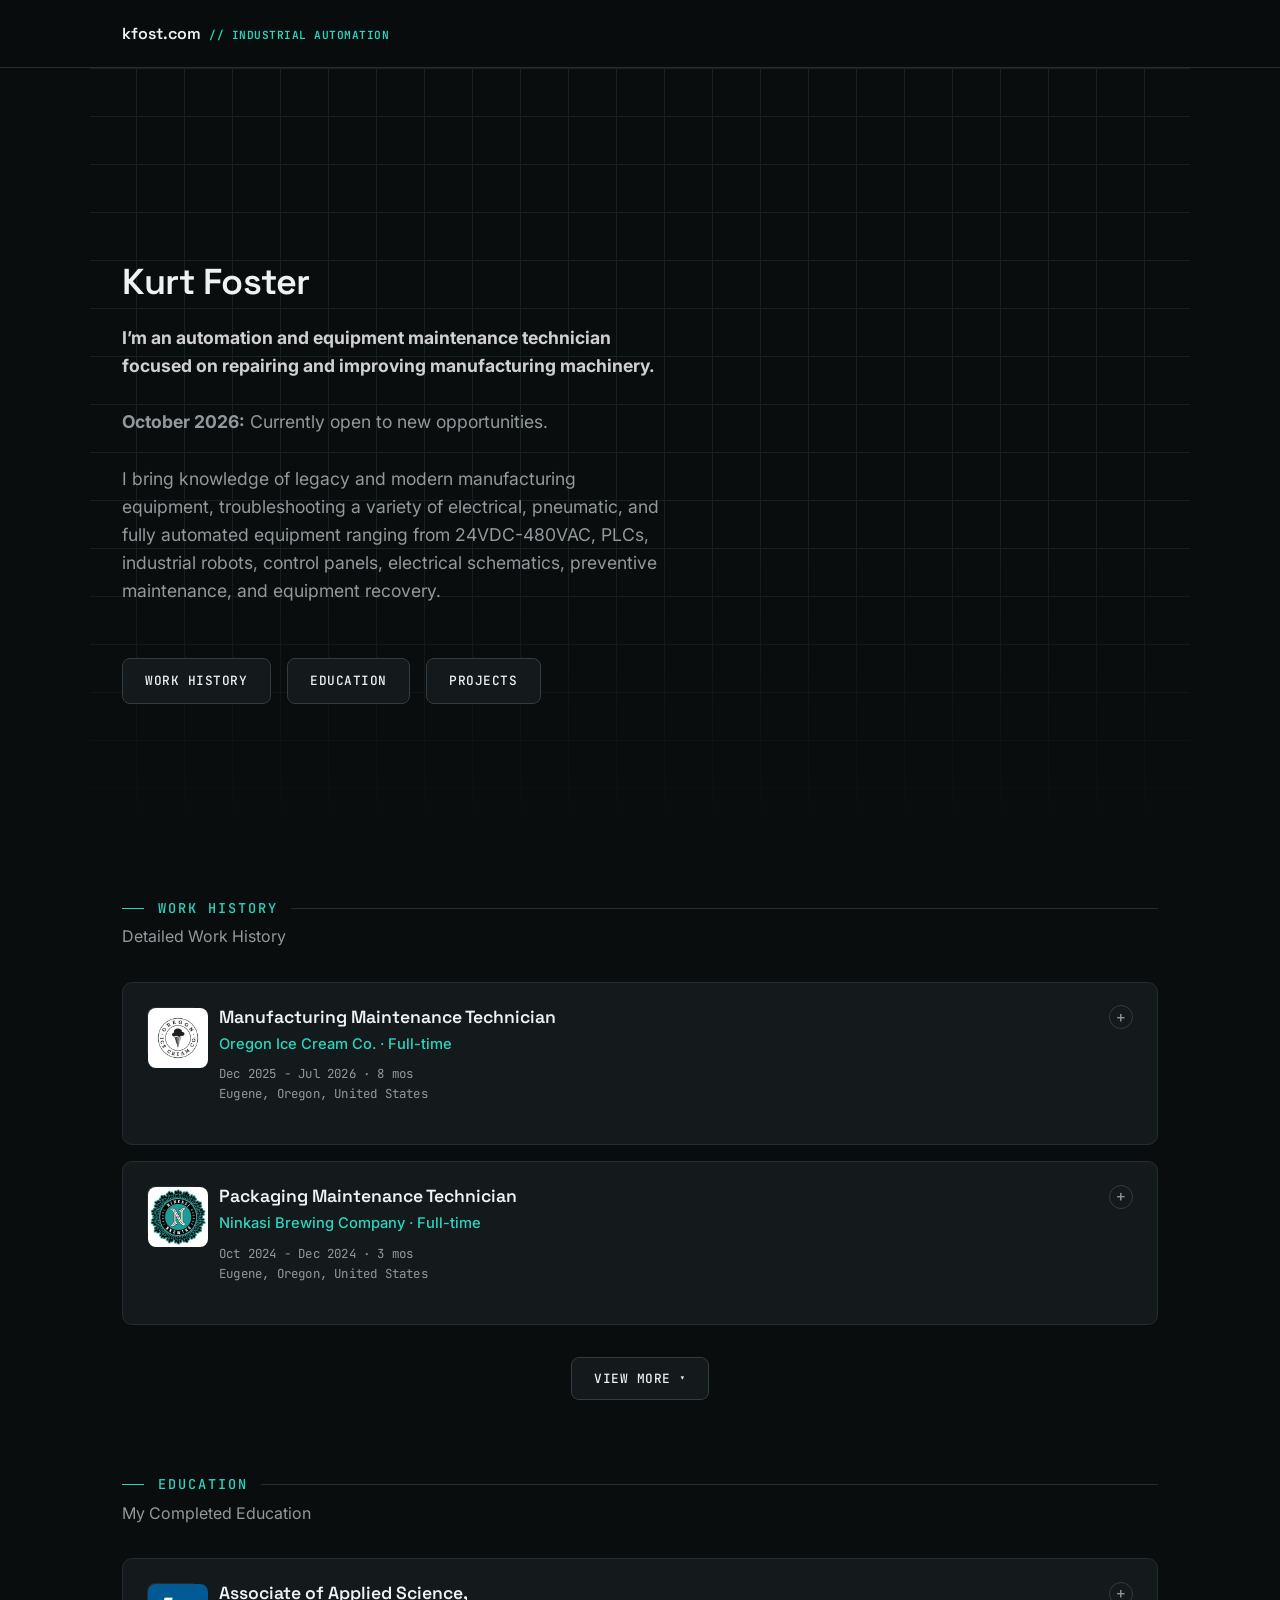
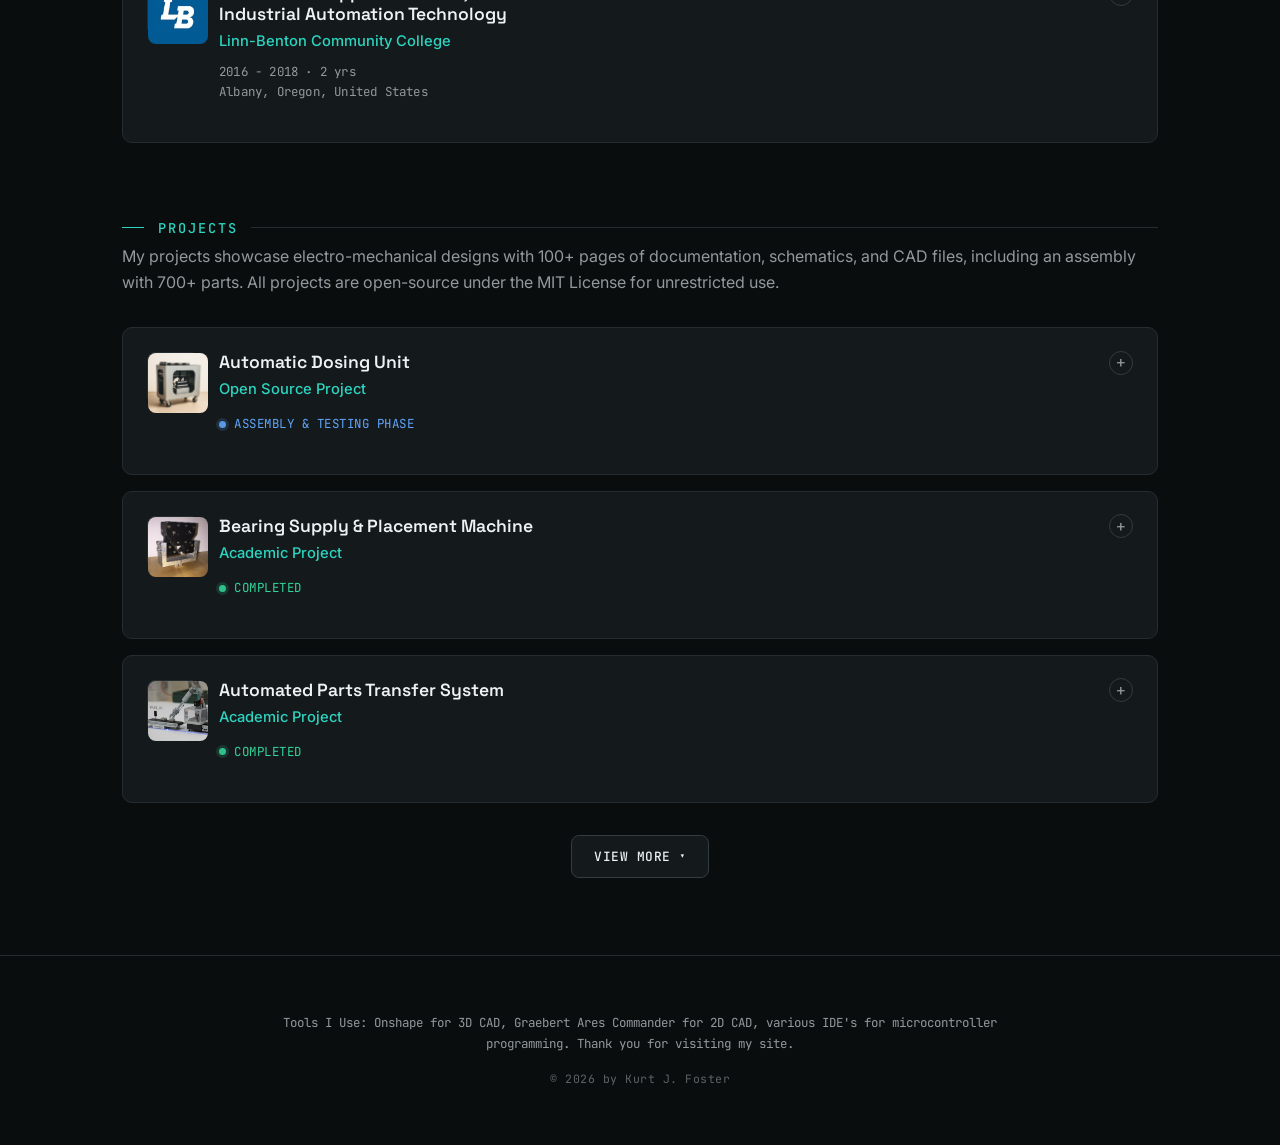
==== commit 7ab1ef33: "Update index.html" ====
--- a/index.html
+++ b/index.html
@@ -772,9 +772,9 @@
             <h1 class="name" style="font-size: 36px;">Kurt Foster</h1>
         </div>
         <div class="subtitle">
-            <p><b style="color:rgb(208, 208, 208);">I'm an Industrial Maintenance and Automation Technician with 8 years experience. I prefer to work in a hands-on role with technicians and engineers building and testing advanced robotic systems.</b></p><br>
+            <p><b style="color:rgb(208, 208, 208);">I’m an automation and equipment maintenance technician focused on repairing and improving manufacturing machinery.</b></p><br>
             <p><b>October 2026:</b> Currently open to new opportunities.</p><br>
-            <p>I have broad knowledge of legacy and modern manufacturing equipment, with troubleshooting a large variety of electrical, pneumatic, and fully automated equipment. 24 VDC to 480 VAC, PLCs, FANUC robots, control panels, electrical schematics, preventive maintenance, and equipment recovery.</p><br>
+            <p>I bring knowledge of legacy and modern manufacturing equipment, troubleshooting a variety of electrical, pneumatic, and fully automated equipment ranging from 24VDC-480VAC, PLCs, industrial robots, control panels, electrical schematics, preventive maintenance, and equipment recovery.</p><br>
         </div>
         <div class="hero-buttons">
             <a href="#work" class="btn">WORK HISTORY</a>
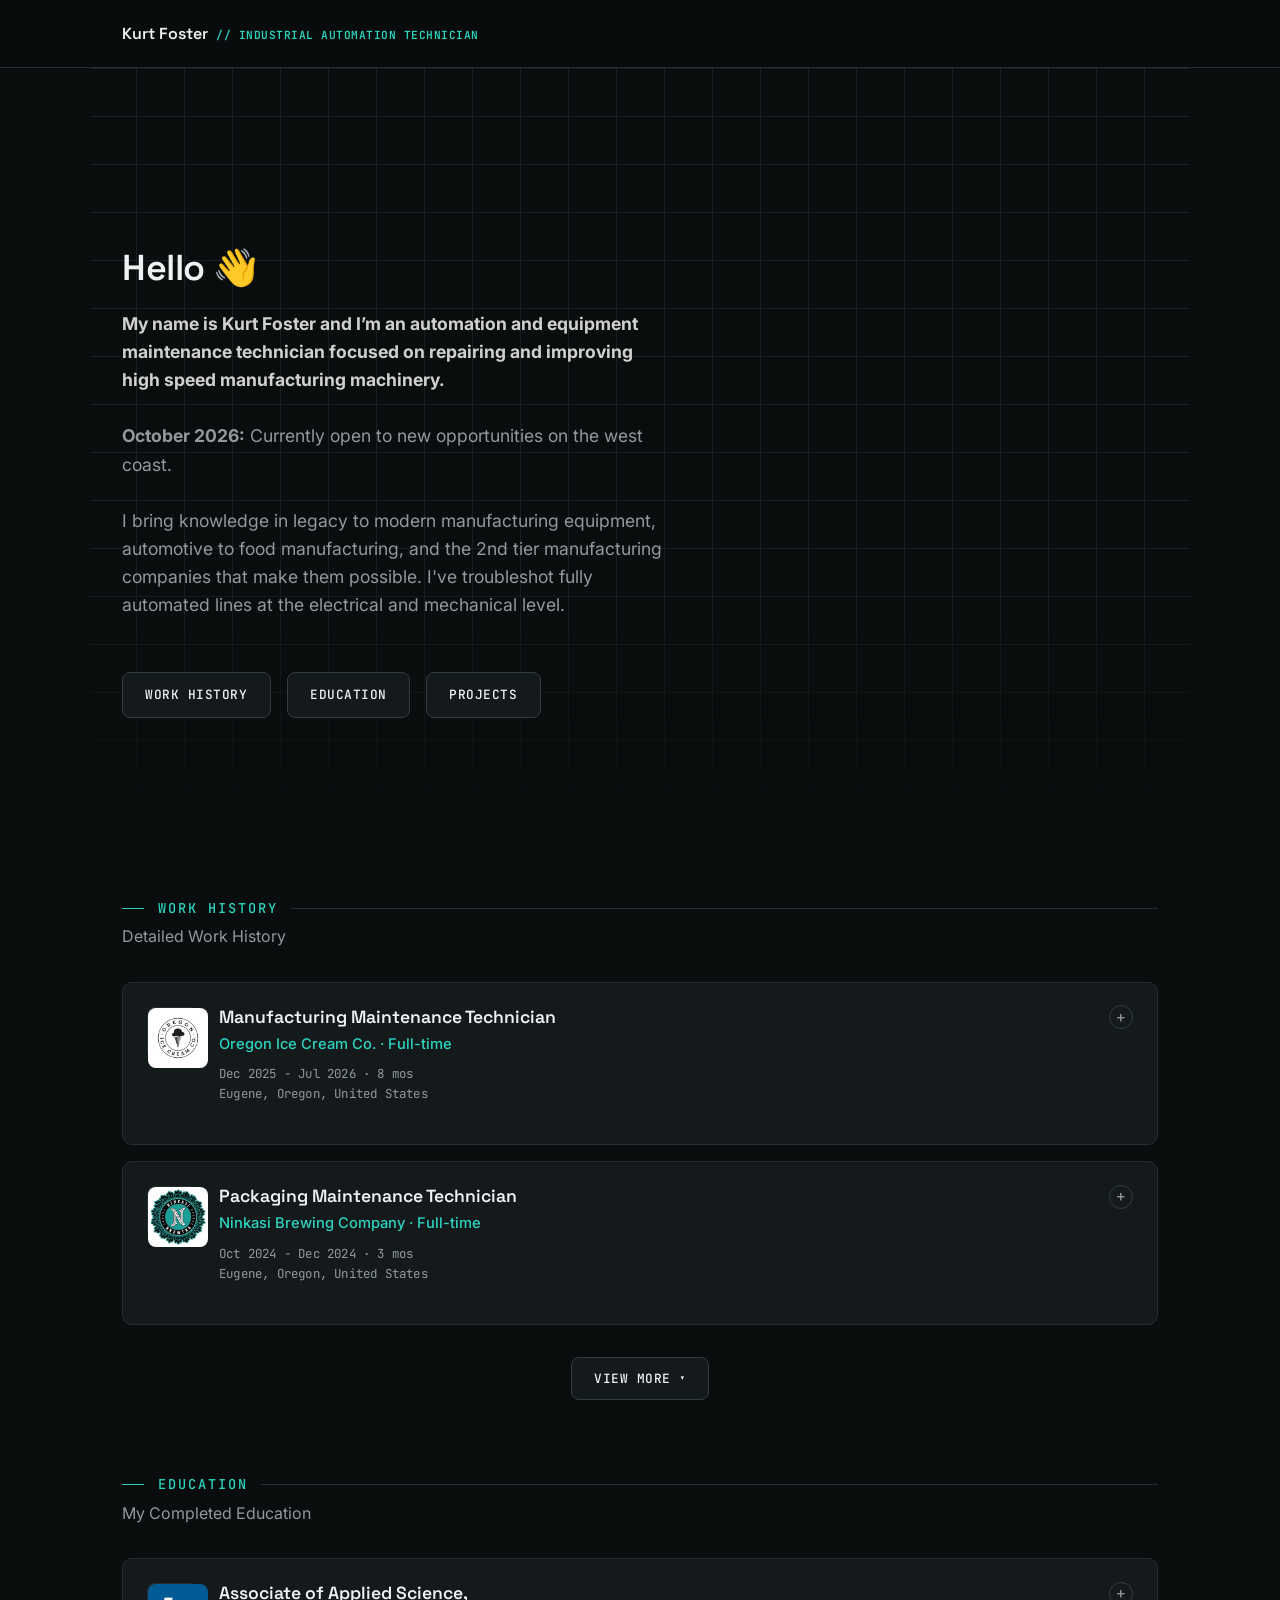
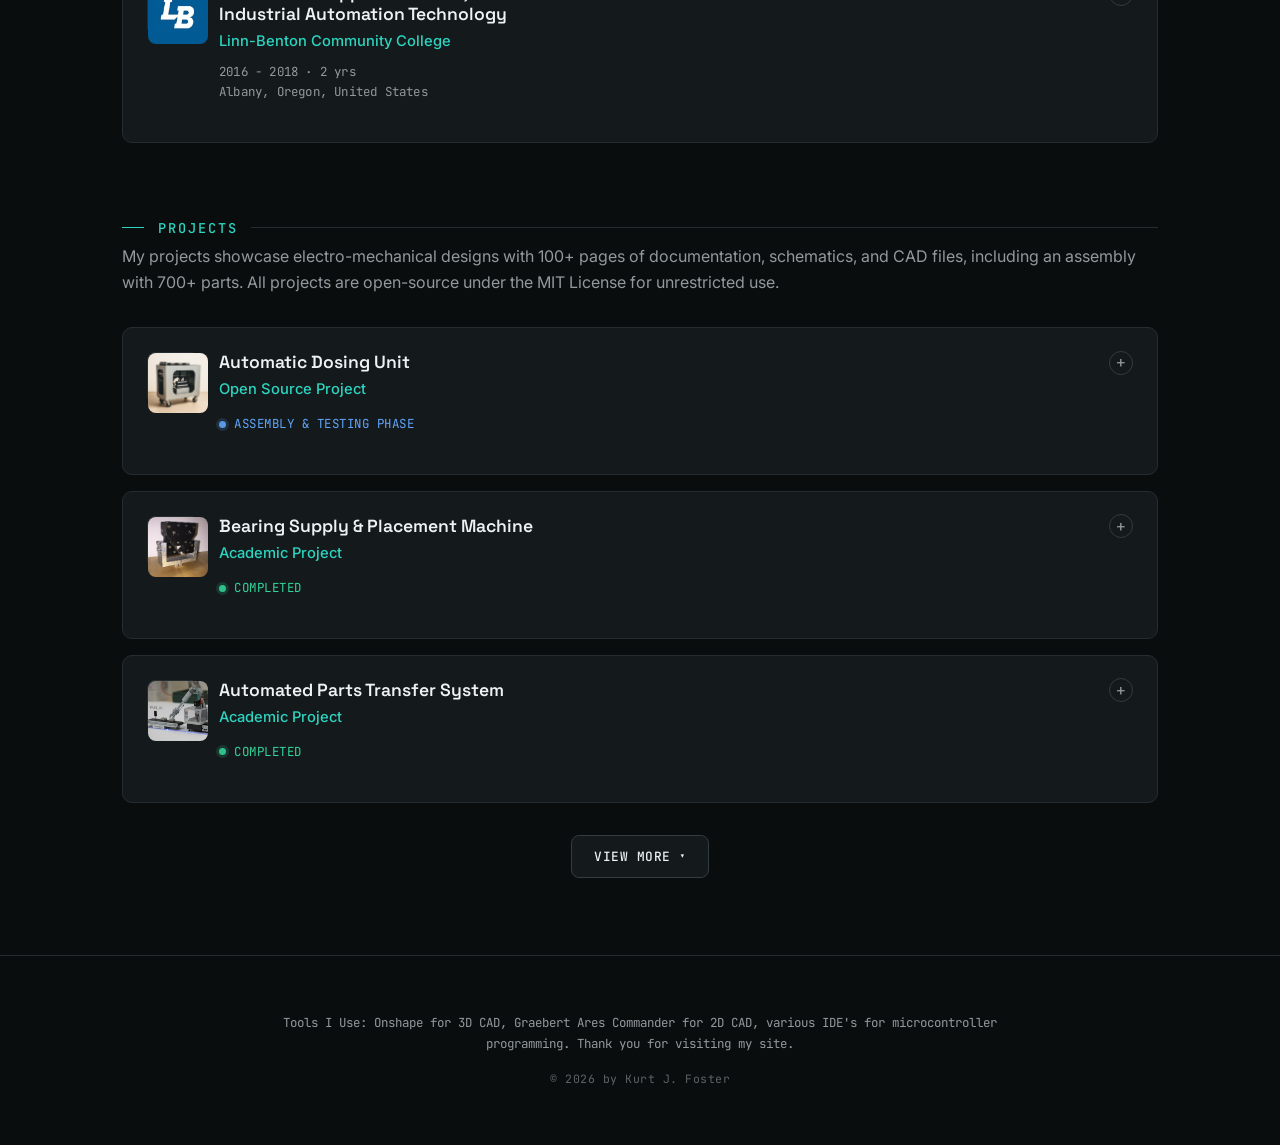
==== commit f8ca1df2: "Update index.html" ====
--- a/index.html
+++ b/index.html
@@ -763,18 +763,18 @@
 
     <nav class="site-nav" id="site-nav">
         <div class="container">
-            <a href="#" class="nav-brand">kfost.com<span class="nav-brand-tag">// INDUSTRIAL AUTOMATION</span></a>
+            <a href="#" class="nav-brand">Kurt Foster<span class="nav-brand-tag">// INDUSTRIAL AUTOMATION TECHNICIAN</span></a>
         </div>
     </nav>
 	
     <header class="hero container">
         <div class="profile">
-            <h1 class="name" style="font-size: 36px;">Kurt Foster</h1>
+            <h1 class="name" style="font-size: 36px;">Hello 👋</h1>
         </div>
         <div class="subtitle">
-            <p><b style="color:rgb(208, 208, 208);">I’m an automation and equipment maintenance technician focused on repairing and improving manufacturing machinery.</b></p><br>
-            <p><b>October 2026:</b> Currently open to new opportunities.</p><br>
-            <p>I bring knowledge of legacy and modern manufacturing equipment, troubleshooting a variety of electrical, pneumatic, and fully automated equipment ranging from 24VDC-480VAC, PLCs, industrial robots, control panels, electrical schematics, preventive maintenance, and equipment recovery.</p><br>
+            <p><b style="color:rgb(208, 208, 208);">My name is Kurt Foster and I’m an automation and equipment maintenance technician focused on repairing and improving high speed manufacturing machinery.</b></p><br>
+            <p><b>October 2026:</b> Currently open to new opportunities on the west coast.</p><br>
+            <p>I bring knowledge in legacy to modern manufacturing equipment, automotive to food manufacturing, and the 2nd tier manufacturing companies that make them possible. I've troubleshot fully automated lines at the electrical and mechanical level.</p><br>
         </div>
         <div class="hero-buttons">
             <a href="#work" class="btn">WORK HISTORY</a>
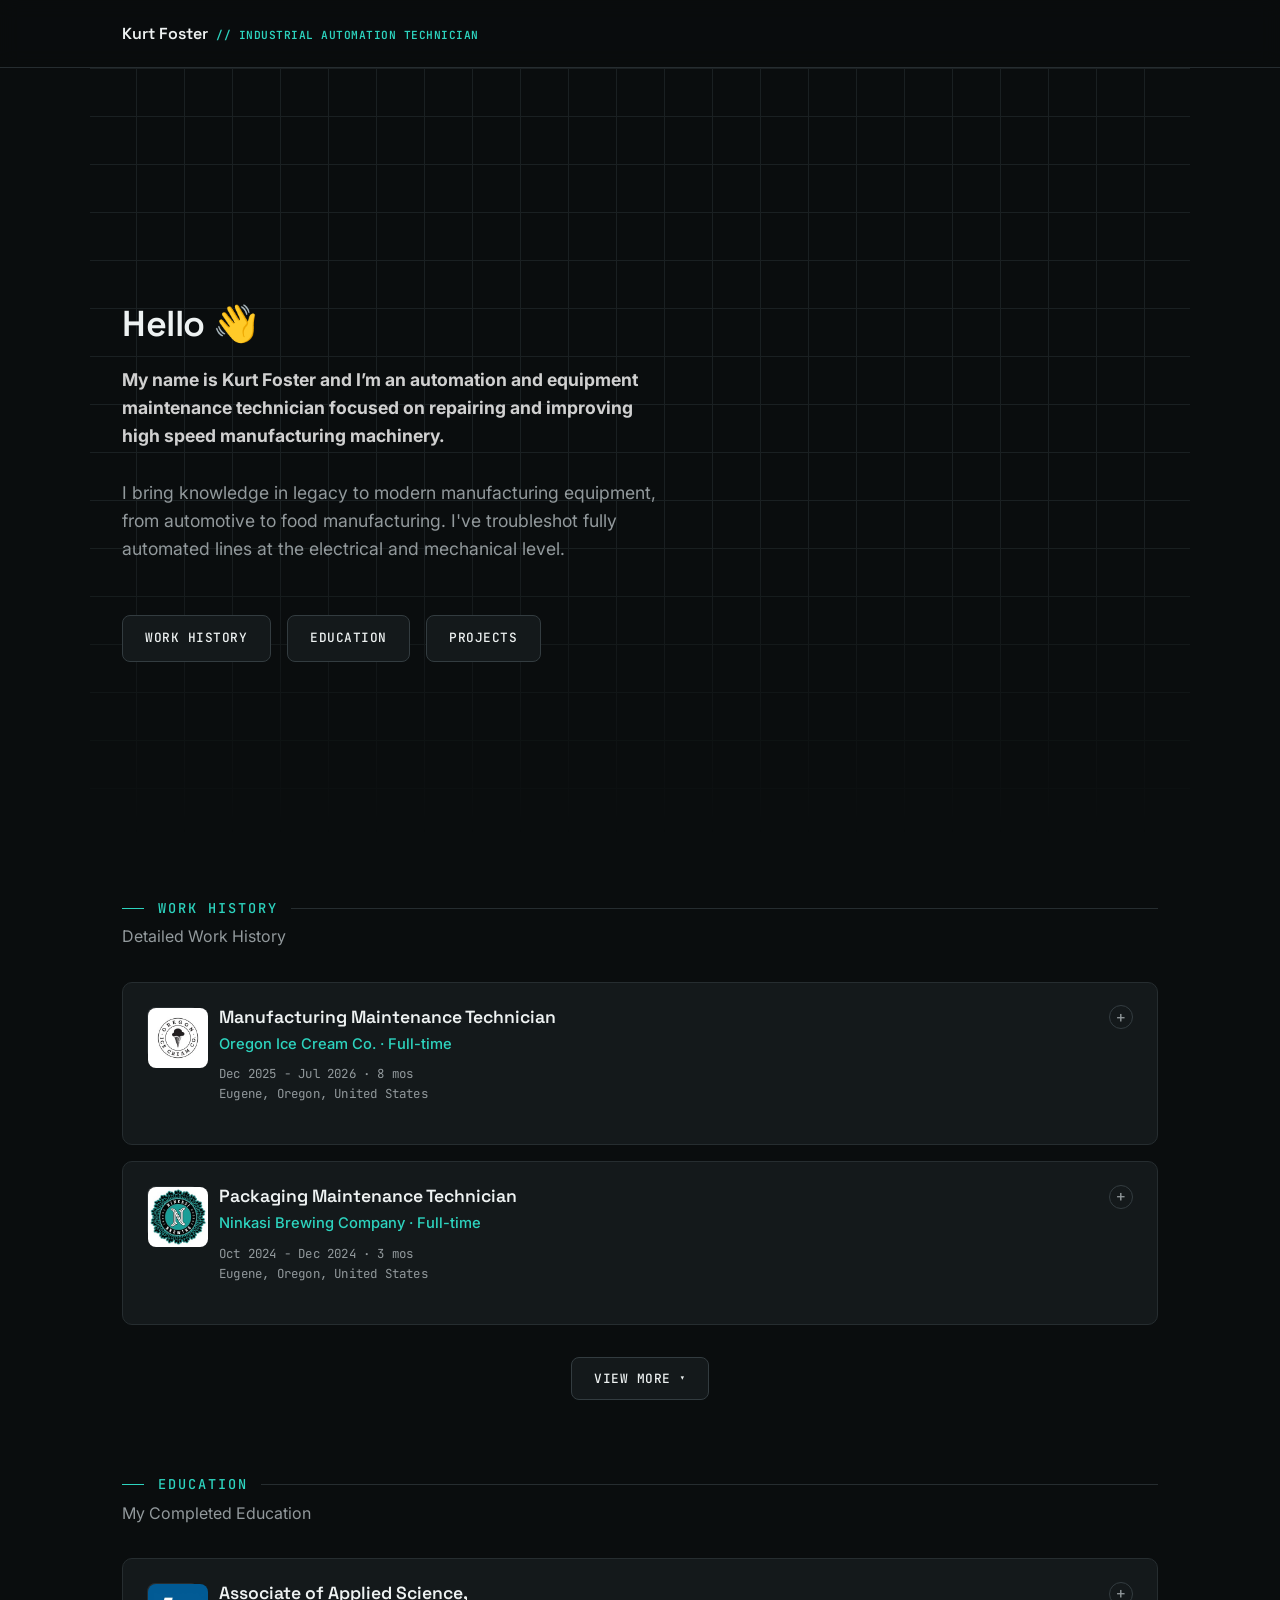
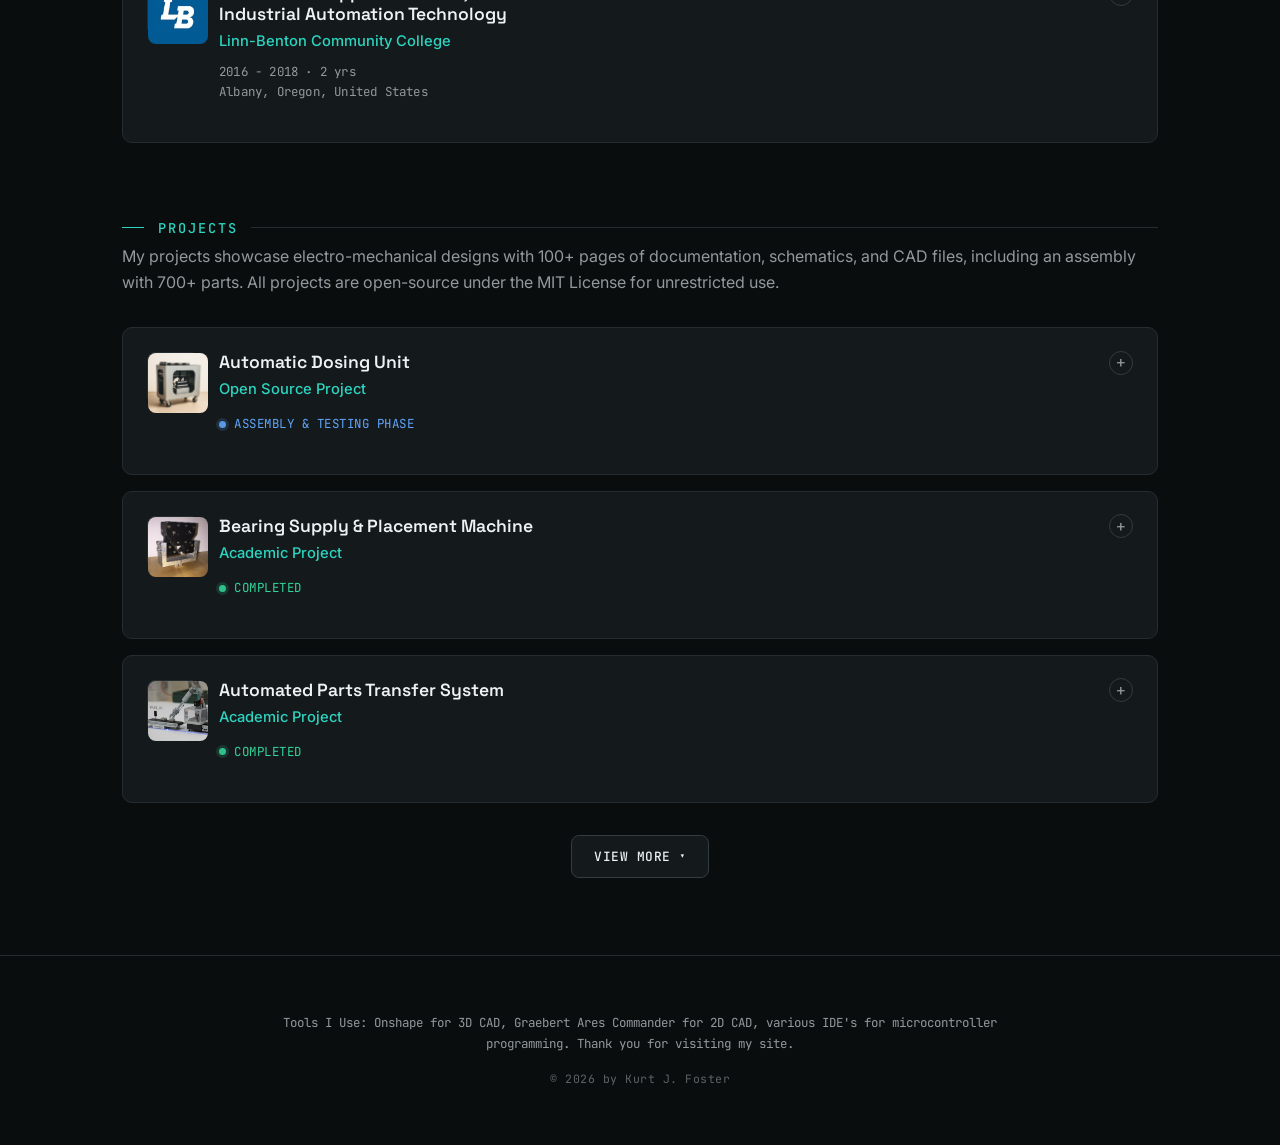
==== commit 6248eeee: "Update index.html" ====
--- a/index.html
+++ b/index.html
@@ -773,8 +773,7 @@
         </div>
         <div class="subtitle">
             <p><b style="color:rgb(208, 208, 208);">My name is Kurt Foster and I’m an automation and equipment maintenance technician focused on repairing and improving high speed manufacturing machinery.</b></p><br>
-            <p><b>October 2026:</b> Currently open to new opportunities on the west coast.</p><br>
-            <p>I bring knowledge in legacy to modern manufacturing equipment, automotive to food manufacturing, and the 2nd tier manufacturing companies that make them possible. I've troubleshot fully automated lines at the electrical and mechanical level.</p><br>
+            <p>I bring knowledge in legacy to modern manufacturing equipment, from automotive to food manufacturing. I've troubleshot fully automated lines at the electrical and mechanical level.</p><br>
         </div>
         <div class="hero-buttons">
             <a href="#work" class="btn">WORK HISTORY</a>
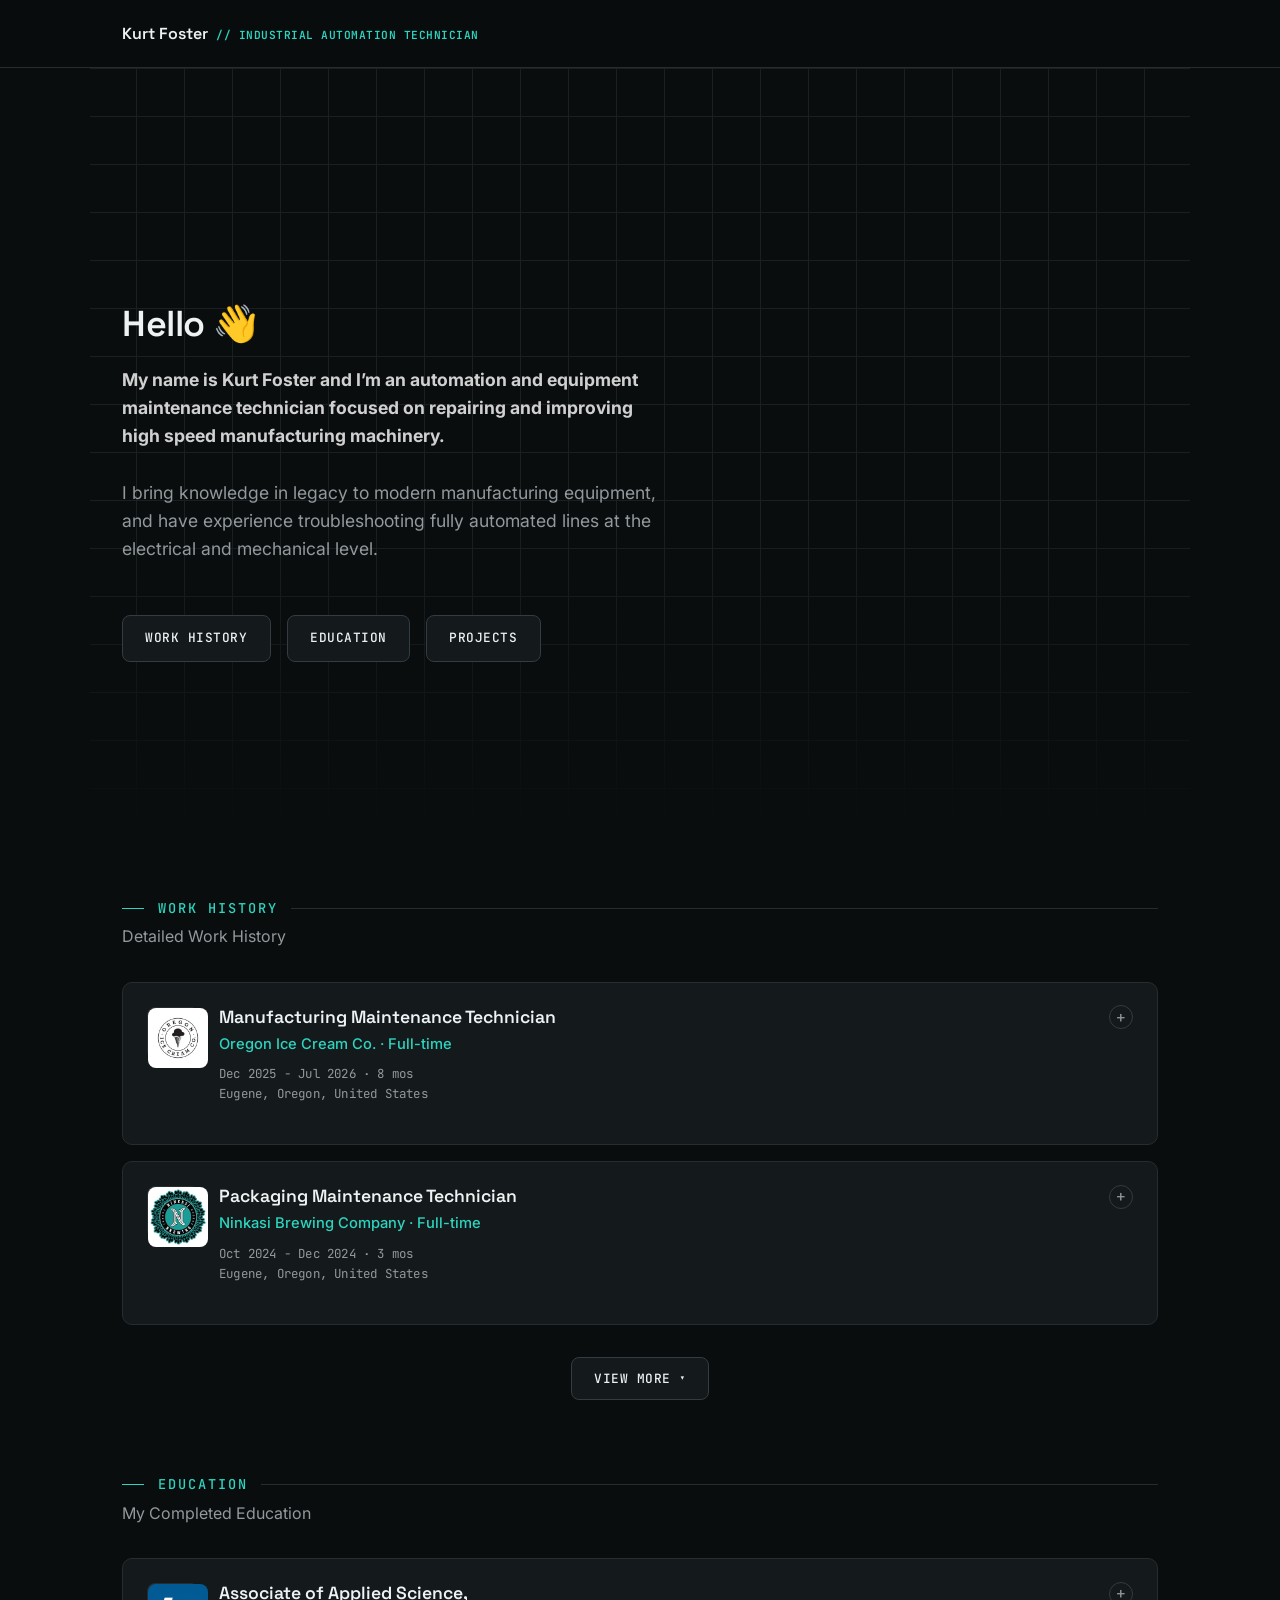
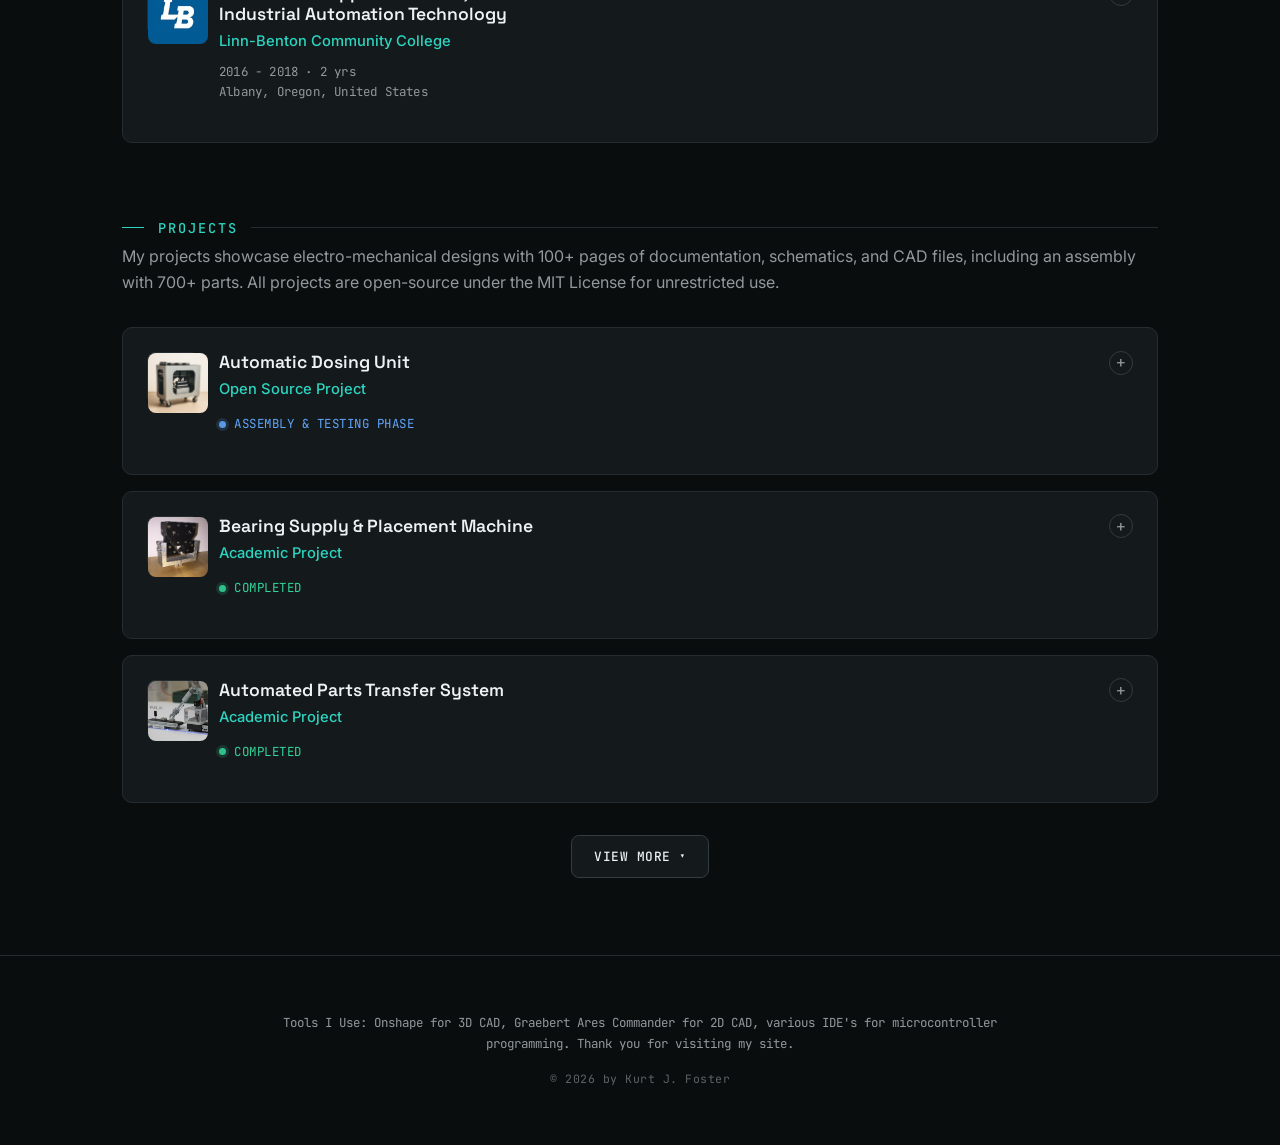
==== commit fac158b3: "Update index.html" ====
--- a/index.html
+++ b/index.html
@@ -773,7 +773,7 @@
         </div>
         <div class="subtitle">
             <p><b style="color:rgb(208, 208, 208);">My name is Kurt Foster and I’m an automation and equipment maintenance technician focused on repairing and improving high speed manufacturing machinery.</b></p><br>
-            <p>I bring knowledge in legacy to modern manufacturing equipment, from automotive to food manufacturing. I've troubleshot fully automated lines at the electrical and mechanical level.</p><br>
+            <p>I bring knowledge in legacy to modern manufacturing equipment, and have experience troubleshooting fully automated lines at the electrical and mechanical level.</p><br>
         </div>
         <div class="hero-buttons">
             <a href="#work" class="btn">WORK HISTORY</a>
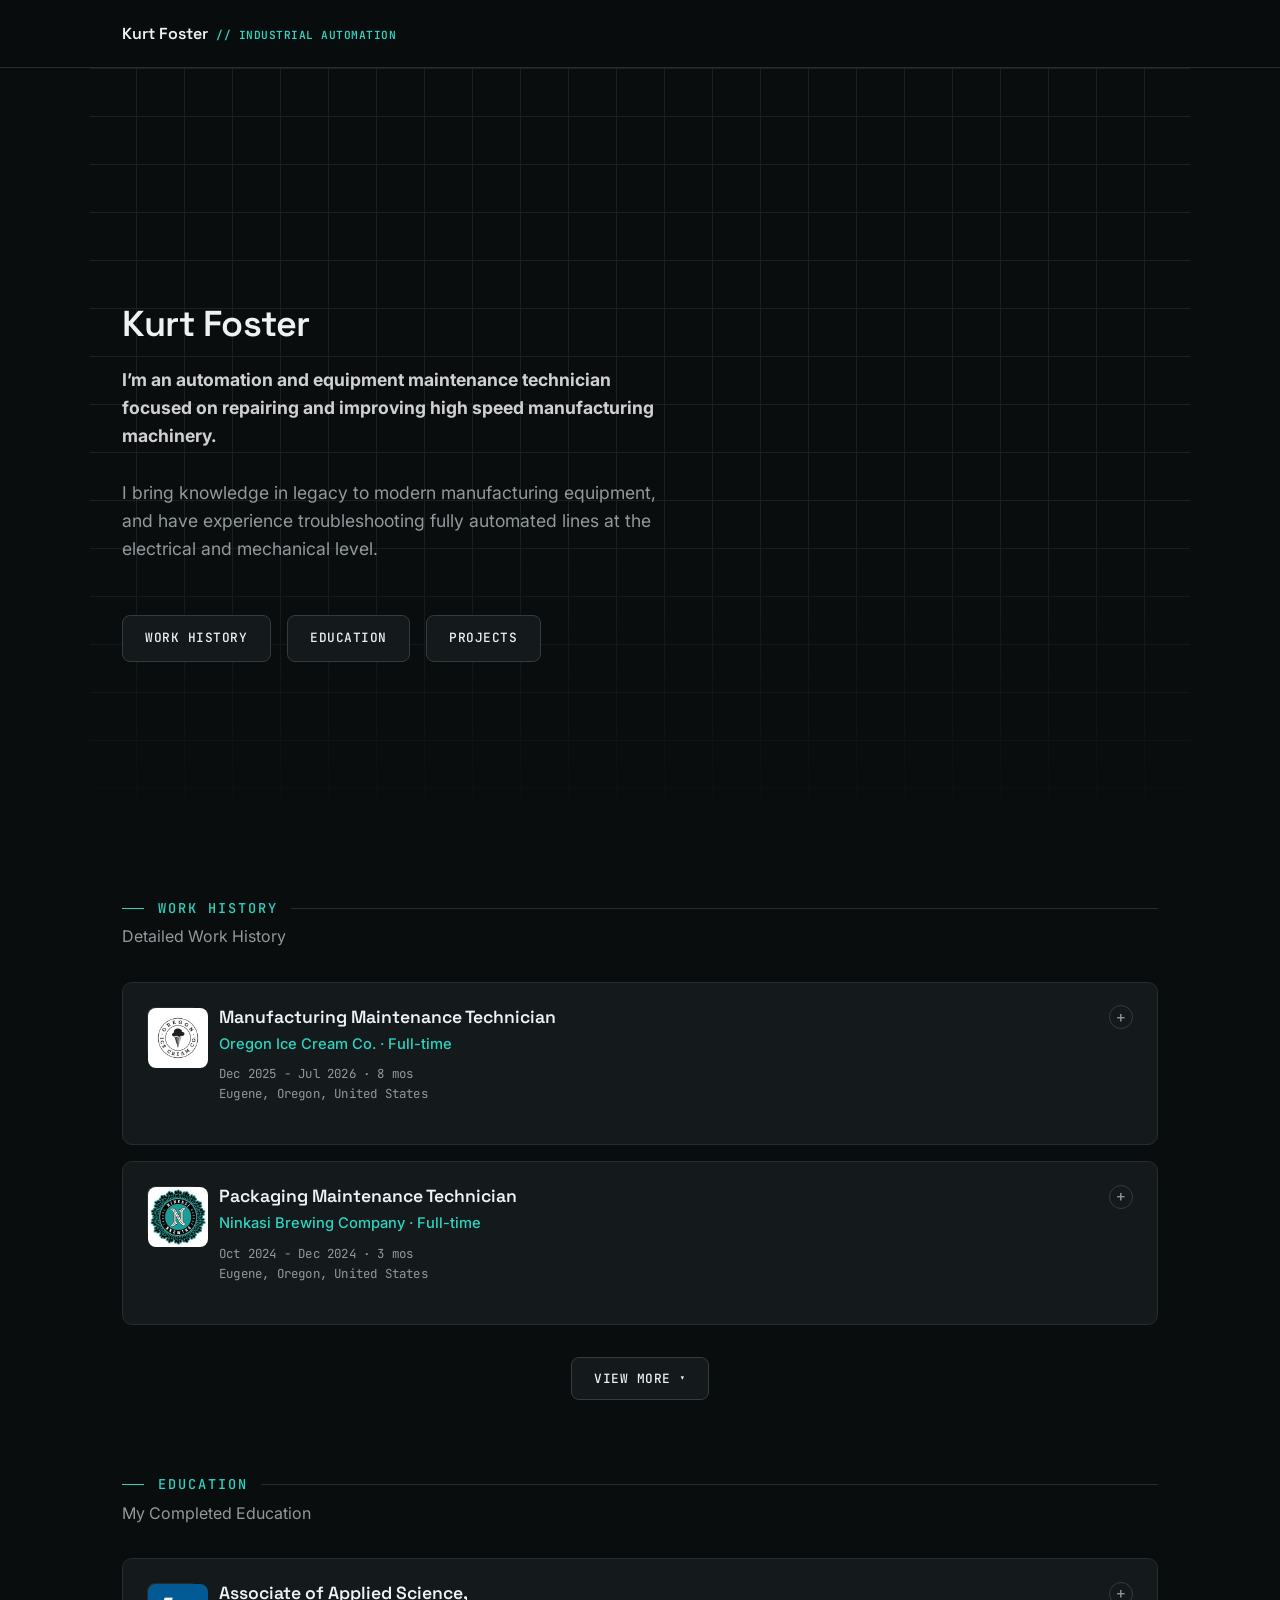
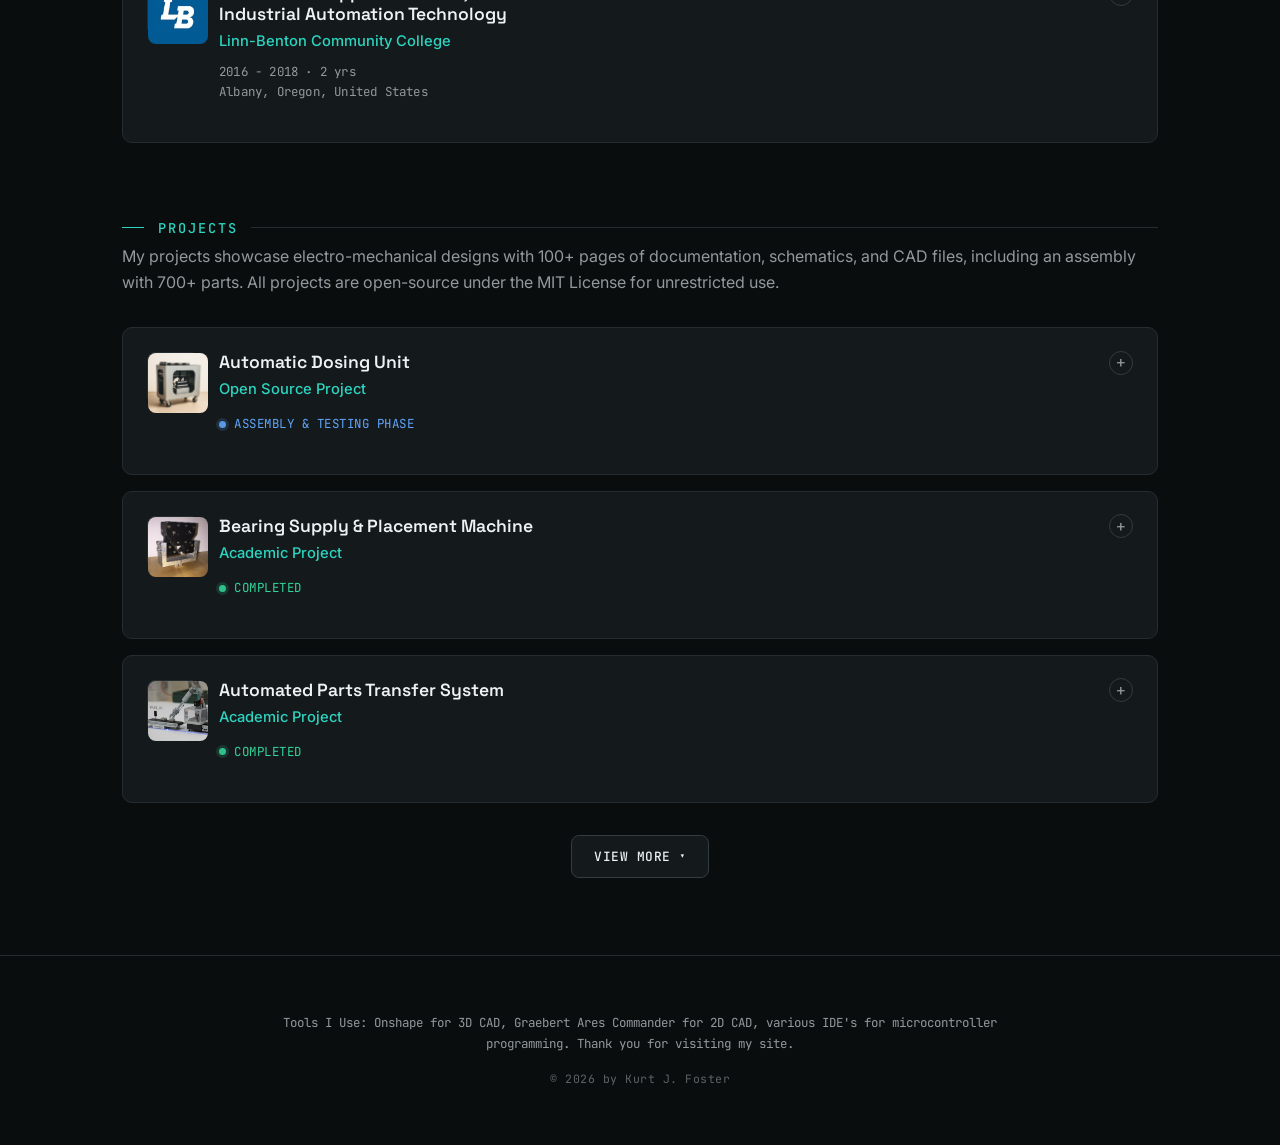
==== commit 1014b4f6: "Update index.html" ====
--- a/index.html
+++ b/index.html
@@ -763,16 +763,16 @@
 
     <nav class="site-nav" id="site-nav">
         <div class="container">
-            <a href="#" class="nav-brand">Kurt Foster<span class="nav-brand-tag">// INDUSTRIAL AUTOMATION TECHNICIAN</span></a>
+            <a href="#" class="nav-brand">Kurt Foster<span class="nav-brand-tag">// INDUSTRIAL AUTOMATION</span></a>
         </div>
     </nav>
 	
     <header class="hero container">
         <div class="profile">
-            <h1 class="name" style="font-size: 36px;">Hello 👋</h1>
+            <h1 class="name" style="font-size: 36px;">Kurt Foster</h1>
         </div>
         <div class="subtitle">
-            <p><b style="color:rgb(208, 208, 208);">My name is Kurt Foster and I’m an automation and equipment maintenance technician focused on repairing and improving high speed manufacturing machinery.</b></p><br>
+            <p><b style="color:rgb(208, 208, 208);">I’m an automation and equipment maintenance technician focused on repairing and improving high speed manufacturing machinery.</b></p><br>
             <p>I bring knowledge in legacy to modern manufacturing equipment, and have experience troubleshooting fully automated lines at the electrical and mechanical level.</p><br>
         </div>
         <div class="hero-buttons">
